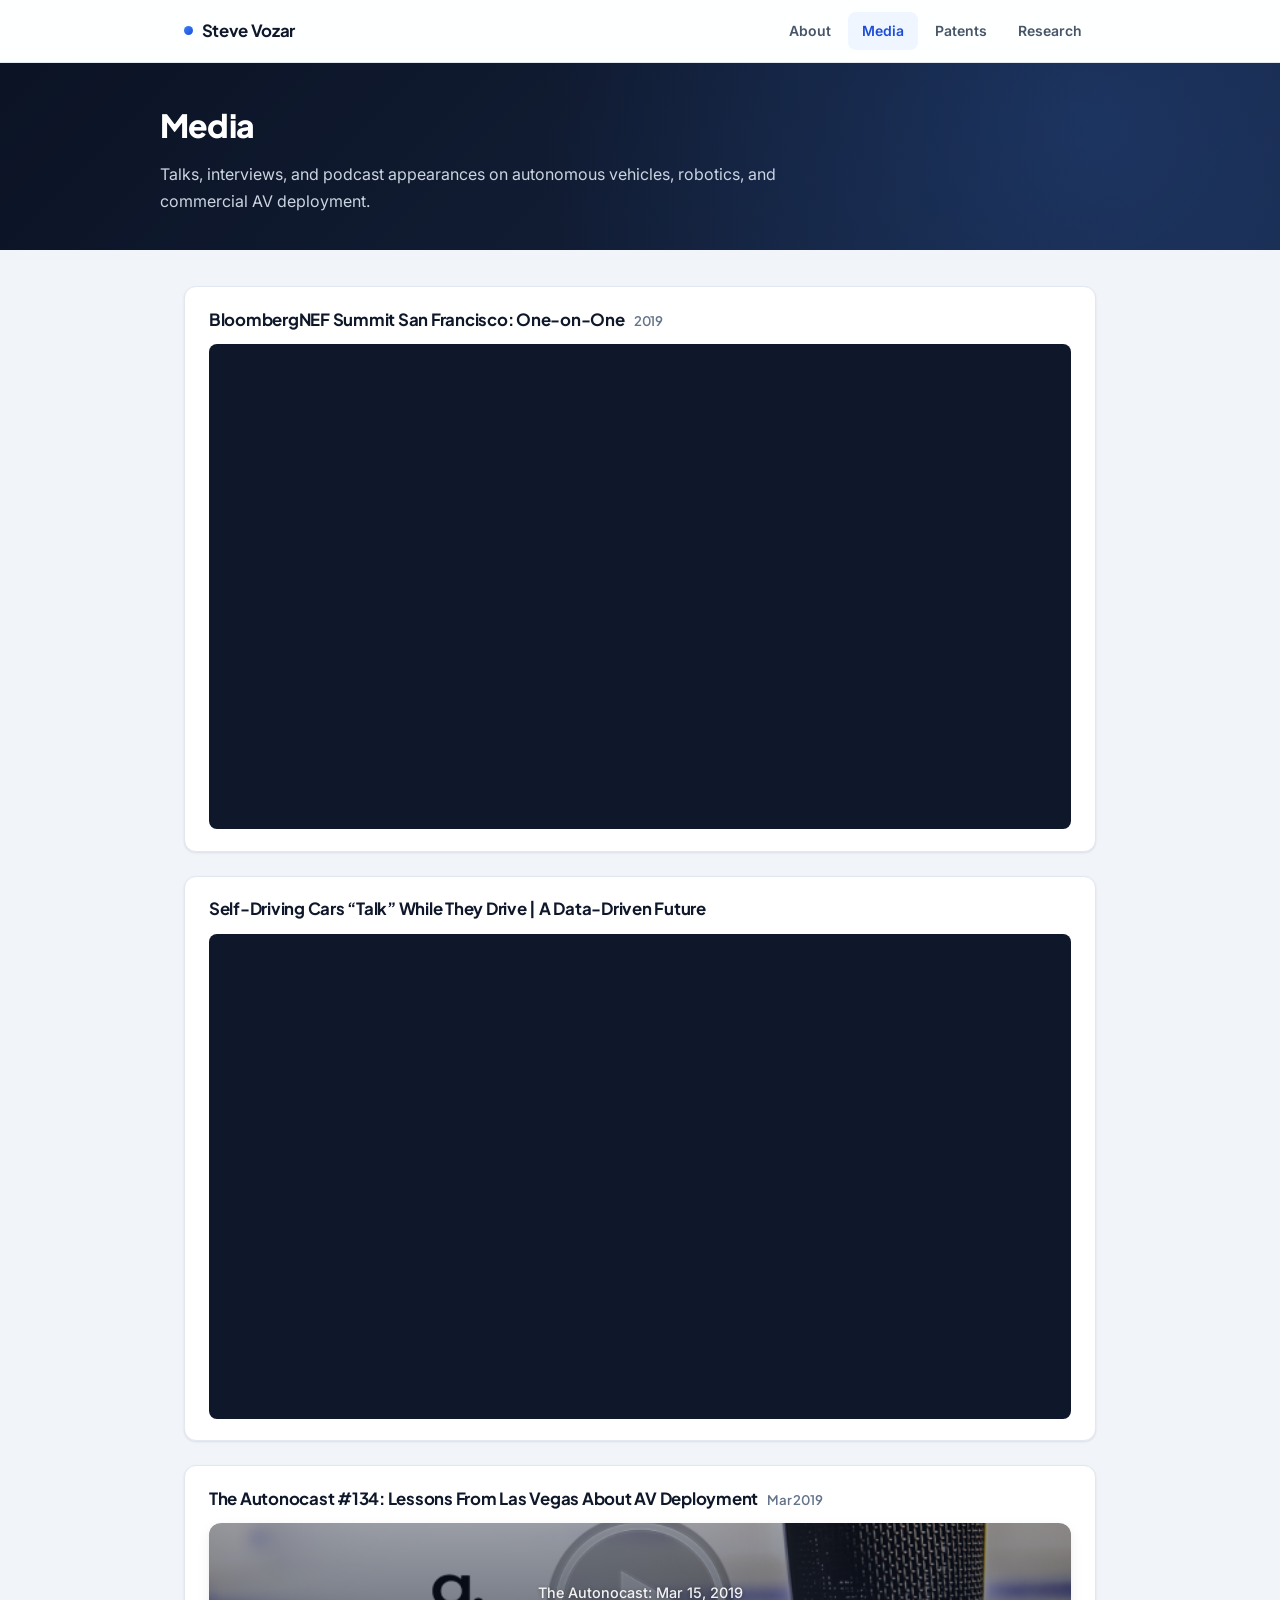
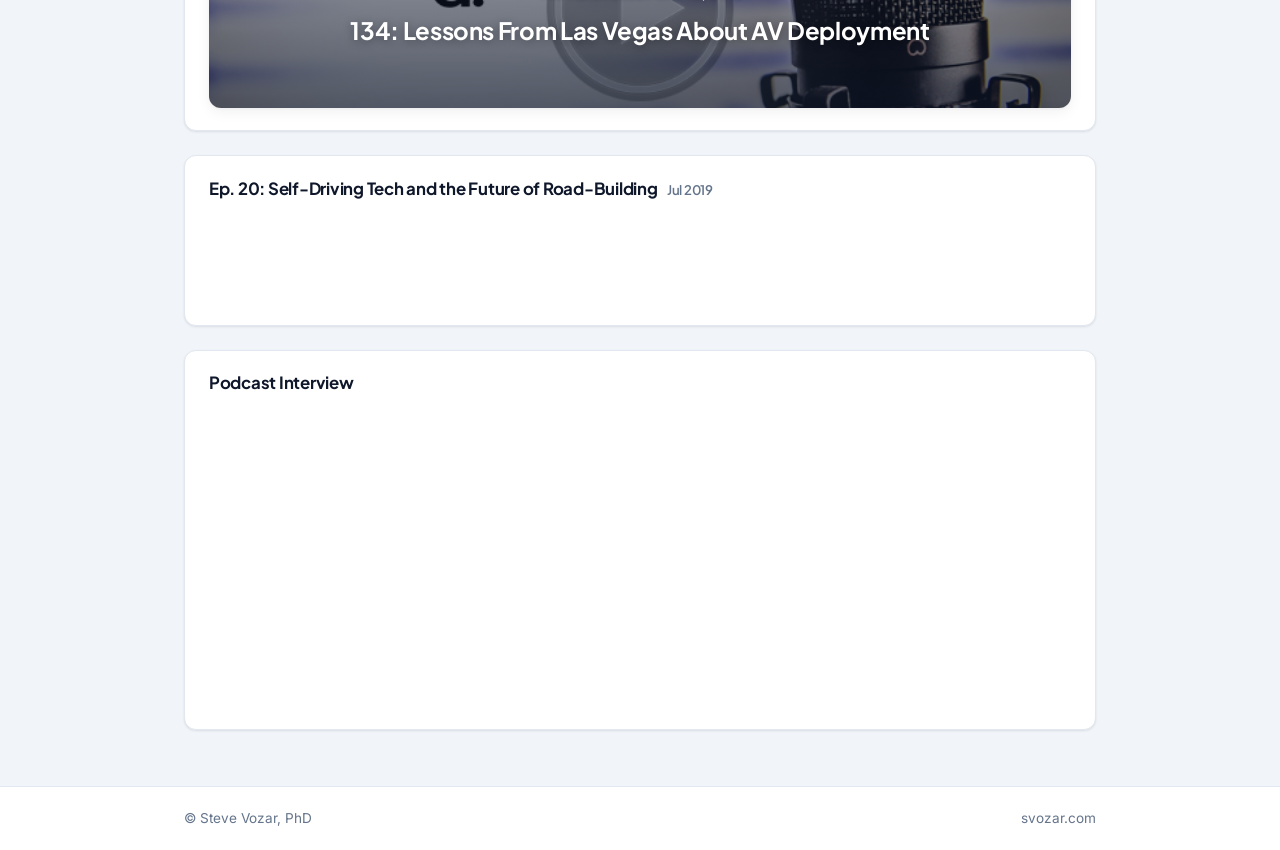
==== media/index.html @ 54b26fe7 "Elevate visual design with dark hero, card grid, and patent summaries" ====
<!DOCTYPE html>
<html lang="en">
<head>
  <meta charset="UTF-8">
  <meta name="viewport" content="width=device-width, initial-scale=1.0">
  <title>Media | Steve Vozar, PhD</title>
  <meta name="description" content="Videos, podcasts, and interviews featuring Steve Vozar, PhD on autonomous vehicles, robotics, and mobility.">
  <link rel="icon" type="image/png" sizes="32x32" href="/assets/img/favicon-32.png">
  <link rel="icon" type="image/png" sizes="192x192" href="/assets/img/favicon-192.png">
  <link rel="apple-touch-icon" href="/assets/img/apple-touch-icon.png">
  <link rel="preconnect" href="https://fonts.googleapis.com">
  <link rel="preconnect" href="https://fonts.gstatic.com" crossorigin>
  <link href="https://fonts.googleapis.com/css2?family=Inter:wght@400;500;600;700&family=Plus+Jakarta+Sans:wght@600;700;800&display=swap" rel="stylesheet">
  <link rel="stylesheet" href="/assets/css/style.css">
</head>
<body>
  <a class="skip-link" href="#content">Skip to content</a>

  <header class="site-header">
    <nav class="site-nav" aria-label="Primary">
      <a class="site-brand" href="/"><span class="brand-dot" aria-hidden="true"></span>Steve Vozar</a>
      <button class="nav-toggle" type="button" aria-expanded="false" aria-controls="primary-menu">
        <svg viewBox="0 0 24 24" fill="none" stroke="currentColor" stroke-width="2" stroke-linecap="round" aria-hidden="true">
          <line x1="3" y1="6" x2="21" y2="6"></line>
          <line x1="3" y1="12" x2="21" y2="12"></line>
          <line x1="3" y1="18" x2="21" y2="18"></line>
        </svg>
        Menu
      </button>
      <ul id="primary-menu" class="nav-list">
        <li><a href="/">About</a></li>
        <li><a href="/media/" aria-current="page">Media</a></li>
        <li><a href="/patents/">Patents</a></li>
        <li><a href="/research/">Research</a></li>
      </ul>
    </nav>
  </header>

  <section class="page-banner">
    <div class="page-banner-inner">
      <h1 class="page-title">Media</h1>
      <p class="page-banner-sub">Talks, interviews, and podcast appearances on autonomous vehicles, robotics, and commercial AV deployment.</p>
    </div>
  </section>

  <main id="content" class="page-main">
    <div class="media-stack">
      <article class="media-item">
        <h2 class="media-item-title">BloombergNEF Summit San Francisco: One-on-One <span class="media-item-meta">2019</span></h2>
        <div class="embed-16x9">
          <iframe
            src="https://player.vimeo.com/video/316129278"
            title="BNEF Summit San Francisco 2019: One-on-One - Steve Vozar"
            allow="autoplay; fullscreen; picture-in-picture"
            allowfullscreen
            loading="lazy"
          ></iframe>
        </div>
      </article>

      <article class="media-item">
        <h2 class="media-item-title">Self-Driving Cars “Talk” While They Drive | A Data-Driven Future</h2>
        <div class="embed-16x9">
          <iframe
            src="https://www.youtube.com/embed/y1efchUKsZg"
            title="Self-Driving Cars “Talk” While They Drive | A Data-Driven Future"
            allow="accelerometer; autoplay; clipboard-write; encrypted-media; gyroscope; picture-in-picture; web-share"
            referrerpolicy="strict-origin-when-cross-origin"
            allowfullscreen
            loading="lazy"
          ></iframe>
        </div>
      </article>

      <article class="media-item">
        <h2 class="media-item-title">The Autonocast #134: Lessons From Las Vegas About AV Deployment <span class="media-item-meta">Mar 2019</span></h2>
        <a
          class="cover-card"
          href="https://www.autonocast.com/blog/2019/3/15/134-lessons-from-las-vegas-about-av-deployment"
          target="_blank"
          rel="noopener noreferrer"
          style="background-image: url('/assets/img/autonocast-lobby.jpg');"
        >
          <span class="cover-card-content">
            <span class="cover-card-subtitle"><time datetime="2019-03-15">The Autonocast: Mar 15, 2019</time></span>
            <span class="cover-card-title">134: Lessons From Las Vegas About AV Deployment</span>
          </span>
        </a>
      </article>

      <article class="media-item">
        <h2 class="media-item-title">Ep. 20: Self-Driving Tech and the Future of Road-Building <span class="media-item-meta">Jul 2019</span></h2>
        <figure class="embed-audio">
          <iframe
            src="https://html5-player.libsyn.com/embed/episode/id/10612205/height/90/theme/custom/thumbnail/yes/direction/backward/render-playlist/no/custom-color/87A93A/"
            title="Ep. 20 – Self-Driving Tech and the Future of Road-Building"
            height="90"
            scrolling="no"
            allowfullscreen
            loading="lazy"
          ></iframe>
        </figure>
      </article>

      <article class="media-item">
        <h2 class="media-item-title">Podcast Interview</h2>
        <figure class="embed-audio">
          <iframe
            src="https://w.soundcloud.com/player/?url=https%3A//api.soundcloud.com/tracks/723767947&amp;color=%23ff5500&amp;auto_play=false&amp;hide_related=false&amp;show_comments=true&amp;show_user=true&amp;show_reposts=false&amp;show_teaser=true&amp;visual=true"
            title="SoundCloud Interview"
            height="300"
            scrolling="no"
            loading="lazy"
          ></iframe>
        </figure>
      </article>
    </div>
  </main>

  <footer class="site-footer">
    <div class="site-footer-inner">
      <p>&copy; Steve Vozar, PhD</p>
      <p>svozar.com</p>
    </div>
  </footer>

  <script src="/assets/js/site.js" defer></script>
</body>
</html>
---- assets/css/style.css ----
/* ==========================================================================
   svozar.com — Modern Executive Static Stylesheet
   High-contrast dark-slate hero, layered card surfaces, crisp typography,
   and zero framework dependencies.
   ========================================================================== */

:root {
  --bg-page: #f1f5f9;
  --bg-surface: #ffffff;
  --bg-subtle: #f8fafc;
  --bg-hero-start: #0b1324;
  --bg-hero-end: #172542;

  --border-color: #e2e8f0;
  --border-strong: #cbd5e1;

  --text-primary: #0f172a;
  --text-secondary: #475569;
  --text-muted: #64748b;

  --accent: #1d4ed8;
  --accent-hover: #1e40af;
  --accent-light: #3b82f6;
  --accent-soft: #eff6ff;
  --accent-border: #bfdbfe;

  --radius-sm: 8px;
  --radius-md: 12px;
  --radius-lg: 16px;

  --shadow-sm: 0 1px 3px rgba(15, 23, 42, 0.06), 0 1px 2px rgba(15, 23, 42, 0.04);
  --shadow-card: 0 4px 14px rgba(15, 23, 42, 0.06), 0 1px 3px rgba(15, 23, 42, 0.04);
  --shadow-card-hover: 0 10px 28px rgba(15, 23, 42, 0.1), 0 2px 6px rgba(15, 23, 42, 0.05);

  --font-display: "Plus Jakarta Sans", "Inter", -apple-system, BlinkMacSystemFont, sans-serif;
  --font-sans: "Inter", -apple-system, BlinkMacSystemFont, "Segoe UI", Roboto, sans-serif;
  --max-width: 960px;
}

*,
*::before,
*::after {
  box-sizing: border-box;
}

html {
  font-size: 16px;
  -webkit-font-smoothing: antialiased;
  -moz-osx-font-smoothing: grayscale;
}

body {
  margin: 0;
  padding: 0;
  font-family: var(--font-sans);
  font-size: 1rem;
  line-height: 1.68;
  color: var(--text-primary);
  background-color: var(--bg-page);
  min-height: 100vh;
  display: flex;
  flex-direction: column;
}

img {
  max-width: 100%;
  height: auto;
  display: block;
}

a {
  color: var(--accent);
  text-decoration: underline;
  text-decoration-color: rgba(29, 78, 216, 0.3);
  text-underline-offset: 2px;
  transition: color 0.15s ease, text-decoration-color 0.15s ease;
}

a:hover,
a:focus-visible {
  color: var(--accent-hover);
  text-decoration-color: var(--accent-hover);
}

a:focus-visible,
button:focus-visible {
  outline: 2px solid var(--accent-light);
  outline-offset: 2px;
}

.skip-link {
  position: absolute;
  left: -9999px;
  top: 0;
  background: var(--accent);
  color: #fff;
  padding: 0.6rem 1rem;
  border-radius: var(--radius-sm);
  z-index: 200;
  text-decoration: none;
  font-weight: 600;
}

.skip-link:focus {
  left: 1rem;
  top: 1rem;
}

/* ==========================================================================
   Sticky Top Navigation Bar
   ========================================================================== */

.site-header {
  position: sticky;
  top: 0;
  z-index: 100;
  background: rgba(255, 255, 255, 0.92);
  backdrop-filter: blur(12px);
  -webkit-backdrop-filter: blur(12px);
  border-bottom: 1px solid var(--border-color);
}

.site-nav {
  max-width: var(--max-width);
  margin: 0 auto;
  padding: 0.75rem 1.5rem;
  display: flex;
  align-items: center;
  justify-content: space-between;
  gap: 1rem;
}

.site-brand {
  font-family: var(--font-display);
  font-size: 1.05rem;
  font-weight: 700;
  letter-spacing: -0.02em;
  color: var(--text-primary);
  text-decoration: none;
  display: inline-flex;
  align-items: center;
  gap: 0.55rem;
}

.site-brand:hover {
  color: var(--accent);
  text-decoration: none;
}

.brand-dot {
  width: 9px;
  height: 9px;
  border-radius: 50%;
  background: linear-gradient(135deg, var(--accent-light), var(--accent));
  display: inline-block;
}

.nav-list {
  display: flex;
  flex-wrap: wrap;
  list-style: none;
  margin: 0;
  padding: 0;
  gap: 0.25rem;
}

.nav-list a {
  display: block;
  padding: 0.45rem 0.85rem;
  font-size: 0.875rem;
  font-weight: 600;
  text-decoration: none;
  color: var(--text-secondary);
  border-radius: var(--radius-sm);
  transition: color 0.15s ease, background-color 0.15s ease;
}

.nav-list a:hover {
  color: var(--text-primary);
  background-color: var(--bg-page);
}

.nav-list a[aria-current="page"] {
  color: var(--accent);
  background-color: var(--accent-soft);
}

.nav-toggle {
  display: none;
  align-items: center;
  gap: 0.45rem;
  background: var(--bg-surface);
  border: 1px solid var(--border-strong);
  border-radius: var(--radius-sm);
  padding: 0.4rem 0.75rem;
  font-family: inherit;
  font-size: 0.825rem;
  font-weight: 600;
  color: var(--text-primary);
  cursor: pointer;
}

.nav-toggle svg {
  width: 17px;
  height: 17px;
}

/* ==========================================================================
   Dark Editorial Hero Band (About Page)
   ========================================================================== */

.hero-band {
  position: relative;
  overflow: hidden;
  background: linear-gradient(135deg, var(--bg-hero-start) 0%, var(--bg-hero-end) 100%);
  color: #f8fafc;
  padding: 3.25rem 1.5rem 3.5rem;
}

.hero-band::before {
  content: "";
  position: absolute;
  inset: 0;
  background-image:
    radial-gradient(circle at 82% 20%, rgba(59, 130, 246, 0.22) 0%, transparent 48%),
    radial-gradient(circle at 12% 85%, rgba(14, 165, 233, 0.14) 0%, transparent 45%);
  pointer-events: none;
}

.hero-band::after {
  content: "";
  position: absolute;
  inset: 0;
  background-image: radial-gradient(rgba(255, 255, 255, 0.06) 1px, transparent 1px);
  background-size: 24px 24px;
  pointer-events: none;
}

.hero-inner {
  position: relative;
  z-index: 1;
  max-width: var(--max-width);
  margin: 0 auto;
  display: grid;
  grid-template-columns: 168px 1fr;
  gap: 2.25rem;
  align-items: center;
}

.hero-headshot {
  width: 168px;
  height: 168px;
  object-fit: cover;
  border-radius: 50%;
  border: 3px solid rgba(255, 255, 255, 0.22);
  box-shadow: 0 12px 32px rgba(0, 0, 0, 0.35);
}

.hero-eyebrow {
  display: inline-block;
  margin-bottom: 0.55rem;
  padding: 0.22rem 0.65rem;
  font-size: 0.75rem;
  font-weight: 600;
  letter-spacing: 0.06em;
  text-transform: uppercase;
  color: #93c5fd;
  background: rgba(59, 130, 246, 0.16);
  border: 1px solid rgba(147, 197, 253, 0.25);
  border-radius: 999px;
}

.hero-name {
  margin: 0 0 0.6rem;
  font-family: var(--font-display);
  font-size: 2.4rem;
  font-weight: 800;
  line-height: 1.12;
  letter-spacing: -0.03em;
  color: #ffffff;
}

.hero-tagline {
  margin: 0;
  max-width: 58ch;
  font-size: 1.075rem;
  line-height: 1.6;
  color: #cbd5e1;
}

.hero-links {
  display: flex;
  flex-wrap: wrap;
  gap: 0.65rem;
  margin-top: 1.25rem;
}

.hero-link-pill {
  display: inline-flex;
  align-items: center;
  gap: 0.45rem;
  padding: 0.45rem 0.9rem;
  font-size: 0.875rem;
  font-weight: 600;
  color: #f8fafc;
  background: rgba(255, 255, 255, 0.1);
  border: 1px solid rgba(255, 255, 255, 0.2);
  border-radius: 999px;
  text-decoration: none;
  transition: background-color 0.15s ease, border-color 0.15s ease, transform 0.15s ease;
}

.hero-link-pill:hover {
  color: #ffffff;
  background: rgba(59, 130, 246, 0.3);
  border-color: rgba(147, 197, 253, 0.6);
  transform: translateY(-1px);
  text-decoration: none;
}

.hero-link-pill svg {
  width: 15px;
  height: 15px;
  flex-shrink: 0;
}

/* Subpage Header Band */
.page-banner {
  background: linear-gradient(135deg, var(--bg-hero-start) 0%, var(--bg-hero-end) 100%);
  color: #ffffff;
  padding: 2.25rem 1.5rem;
  position: relative;
  overflow: hidden;
}

.page-banner::before {
  content: "";
  position: absolute;
  inset: 0;
  background-image: radial-gradient(circle at 85% 30%, rgba(59, 130, 246, 0.2) 0%, transparent 50%);
  pointer-events: none;
}

.page-banner-inner {
  position: relative;
  z-index: 1;
  max-width: var(--max-width);
  margin: 0 auto;
}

.page-banner .page-title {
  margin: 0;
  font-family: var(--font-display);
  font-size: 2rem;
  font-weight: 800;
  letter-spacing: -0.025em;
  color: #ffffff;
}

.page-banner-sub {
  margin: 0.5rem 0 0;
  max-width: 64ch;
  font-size: 1rem;
  color: #cbd5e1;
}

.page-banner .breadcrumb {
  color: #94a3b8;
  margin-bottom: 0.65rem;
}

.page-banner .breadcrumb a {
  color: #93c5fd;
}

/* ==========================================================================
   Main Content Container
   ========================================================================== */

.page-main {
  flex: 1;
  width: 100%;
  max-width: var(--max-width);
  margin: 0 auto;
  padding: 2.25rem 1.5rem 3.5rem;
}

.content-card {
  background: var(--bg-surface);
  border: 1px solid var(--border-color);
  border-radius: var(--radius-lg);
  padding: 2rem 2.25rem;
  box-shadow: var(--shadow-card);
}

.content-card > :first-child {
  margin-top: 0;
}

.content-card > :last-child {
  margin-bottom: 0;
}

.section-heading {
  margin: 2.25rem 0 1rem;
  font-family: var(--font-display);
  font-size: 0.8rem;
  font-weight: 700;
  text-transform: uppercase;
  letter-spacing: 0.09em;
  color: var(--text-muted);
  display: flex;
  align-items: center;
  gap: 0.75rem;
}

.section-heading::after {
  content: "";
  flex: 1;
  height: 1px;
  background: var(--border-color);
}

.section-heading:first-child {
  margin-top: 0;
}

h2 {
  margin: 2rem 0 0.75rem;
  font-family: var(--font-display);
  font-size: 1.3rem;
  font-weight: 700;
  line-height: 1.3;
  letter-spacing: -0.015em;
  color: var(--text-primary);
}

p {
  margin: 0 0 1.1rem;
}

.breadcrumb {
  display: flex;
  align-items: center;
  gap: 0.45rem;
  font-size: 0.875rem;
  color: var(--text-muted);
  margin: 0 0 1rem;
}

.breadcrumb a {
  text-decoration: none;
  font-weight: 500;
}

.breadcrumb a:hover {
  text-decoration: underline;
}

/* ==========================================================================
   About Page — Current Role Feature Card, Career Grid & Explore Hub
   ========================================================================== */

.feature-role-card {
  background: var(--bg-surface);
  border: 1px solid var(--accent-border);
  border-left: 4px solid var(--accent);
  border-radius: var(--radius-md);
  padding: 1.5rem 1.75rem;
  box-shadow: var(--shadow-card);
}

.role-kicker {
  display: inline-flex;
  align-items: center;
  gap: 0.4rem;
  font-size: 0.75rem;
  font-weight: 700;
  text-transform: uppercase;
  letter-spacing: 0.07em;
  color: var(--accent);
  margin-bottom: 0.4rem;
}

.role-kicker-dot {
  width: 7px;
  height: 7px;
  border-radius: 50%;
  background: #22c55e;
  box-shadow: 0 0 0 3px rgba(34, 197, 94, 0.2);
}

.feature-role-title {
  margin: 0 0 0.5rem;
  font-family: var(--font-display);
  font-size: 1.25rem;
  font-weight: 700;
  color: var(--text-primary);
}

.feature-role-card p {
  margin: 0;
  color: var(--text-secondary);
}

.career-grid {
  display: grid;
  grid-template-columns: repeat(2, minmax(0, 1fr));
  gap: 1.15rem;
}

.career-card {
  background: var(--bg-surface);
  border: 1px solid var(--border-color);
  border-radius: var(--radius-md);
  padding: 1.35rem 1.5rem;
  box-shadow: var(--shadow-sm);
  transition: transform 0.15s ease, box-shadow 0.15s ease, border-color 0.15s ease;
}

.career-card:hover {
  transform: translateY(-2px);
  box-shadow: var(--shadow-card-hover);
  border-color: var(--border-strong);
}

.career-org-tag {
  display: inline-block;
  margin-bottom: 0.5rem;
  padding: 0.18rem 0.55rem;
  font-size: 0.75rem;
  font-weight: 600;
  color: var(--text-secondary);
  background: var(--bg-page);
  border-radius: 999px;
}

.career-card h3 {
  margin: 0 0 0.45rem;
  font-family: var(--font-display);
  font-size: 1.05rem;
  font-weight: 700;
  line-height: 1.35;
  color: var(--text-primary);
}

.career-card p {
  margin: 0;
  font-size: 0.935rem;
  line-height: 1.6;
  color: var(--text-secondary);
}

/* Explore hub cards at bottom of About */
.explore-grid {
  display: grid;
  grid-template-columns: repeat(3, minmax(0, 1fr));
  gap: 1rem;
}

.explore-card {
  display: flex;
  flex-direction: column;
  justify-content: space-between;
  padding: 1.25rem 1.35rem;
  background: var(--bg-surface);
  border: 1px solid var(--border-color);
  border-radius: var(--radius-md);
  text-decoration: none;
  color: var(--text-primary);
  box-shadow: var(--shadow-sm);
  transition: transform 0.15s ease, box-shadow 0.15s ease, border-color 0.15s ease;
}

.explore-card:hover {
  transform: translateY(-2px);
  border-color: var(--accent-light);
  box-shadow: var(--shadow-card-hover);
  text-decoration: none;
}

.explore-card-title {
  font-family: var(--font-display);
  font-size: 1rem;
  font-weight: 700;
  color: var(--text-primary);
  margin-bottom: 0.3rem;
  display: flex;
  align-items: center;
  justify-content: space-between;
}

.explore-card:hover .explore-card-title {
  color: var(--accent);
}

.explore-card-desc {
  font-size: 0.875rem;
  line-height: 1.5;
  color: var(--text-secondary);
}

/* ==========================================================================
   Cover Banner Cards (Research & Media)
   ========================================================================== */

.cover-card-grid {
  display: grid;
  grid-template-columns: repeat(2, minmax(0, 1fr));
  gap: 1.25rem;
  margin-bottom: 2rem;
}

.cover-card {
  position: relative;
  display: flex;
  align-items: center;
  justify-content: center;
  min-height: 185px;
  padding: 2rem;
  border-radius: var(--radius-md);
  overflow: hidden;
  text-decoration: none;
  color: #ffffff;
  background-size: cover;
  background-position: center;
  box-shadow: var(--shadow-card);
  transition: transform 0.2s ease, box-shadow 0.2s ease;
}

.cover-card::before {
  content: "";
  position: absolute;
  inset: 0;
  background: linear-gradient(180deg, rgba(15, 23, 42, 0.42) 0%, rgba(15, 23, 42, 0.72) 100%);
  transition: background 0.2s ease;
}

.cover-card:hover {
  transform: translateY(-2px);
  box-shadow: var(--shadow-card-hover);
  color: #ffffff;
  text-decoration: none;
}

.cover-card:hover::before {
  background: linear-gradient(180deg, rgba(15, 23, 42, 0.34) 0%, rgba(15, 23, 42, 0.62) 100%);
}

.cover-card-content {
  position: relative;
  z-index: 1;
  text-align: center;
}

.cover-card-title {
  display: block;
  font-family: var(--font-display);
  font-size: 1.5rem;
  font-weight: 700;
  letter-spacing: -0.015em;
  text-shadow: 0 2px 8px rgba(0, 0, 0, 0.35);
}

.cover-card-subtitle {
  display: block;
  margin-bottom: 0.3rem;
  font-size: 0.9rem;
  font-weight: 500;
  opacity: 0.92;
  text-shadow: 0 1px 4px rgba(0, 0, 0, 0.4);
}

/* ==========================================================================
   Media Page
   ========================================================================== */

.media-stack {
  display: flex;
  flex-direction: column;
  gap: 1.5rem;
}

.media-item {
  background: var(--bg-surface);
  border: 1px solid var(--border-color);
  border-radius: var(--radius-md);
  padding: 1.35rem 1.5rem;
  box-shadow: var(--shadow-sm);
  display: flex;
  flex-direction: column;
  gap: 0.85rem;
}

.media-item-title {
  margin: 0;
  font-family: var(--font-display);
  font-size: 1.05rem;
  font-weight: 700;
  color: var(--text-primary);
}

.media-item-meta {
  font-size: 0.825rem;
  font-weight: 600;
  color: var(--text-muted);
  margin-left: 0.4rem;
}

.embed-16x9 {
  position: relative;
  width: 100%;
  aspect-ratio: 16 / 9;
  border-radius: var(--radius-sm);
  overflow: hidden;
  background: #0f172a;
  margin: 1.25rem 0;
}

.media-item .embed-16x9 {
  margin: 0;
}

.embed-16x9 iframe {
  position: absolute;
  inset: 0;
  width: 100%;
  height: 100%;
  border: 0;
}

.embed-audio {
  margin: 0;
  border-radius: var(--radius-sm);
  overflow: hidden;
}

.embed-audio iframe {
  display: block;
  width: 100%;
  border: 0;
}

/* ==========================================================================
   Patents Page
   ========================================================================== */

.patent-list {
  display: flex;
  flex-direction: column;
  gap: 1.1rem;
  margin-top: 0.85rem;
}

.patent-card {
  padding: 1.35rem 1.5rem;
  background: var(--bg-surface);
  border: 1px solid var(--border-color);
  border-radius: var(--radius-md);
  box-shadow: var(--shadow-sm);
  transition: border-color 0.15s ease, box-shadow 0.15s ease, transform 0.15s ease;
}

.patent-card:hover {
  transform: translateY(-1px);
  border-color: var(--border-strong);
  box-shadow: var(--shadow-card-hover);
}

.patent-header {
  display: flex;
  flex-wrap: wrap;
  align-items: center;
  gap: 0.55rem;
  margin-bottom: 0.5rem;
}

.patent-badge {
  display: inline-block;
  padding: 0.18rem 0.6rem;
  font-size: 0.72rem;
  font-weight: 700;
  text-transform: uppercase;
  letter-spacing: 0.05em;
  border-radius: 999px;
  background: var(--accent-soft);
  color: var(--accent);
}

.patent-badge--app {
  background: #f1f5f9;
  color: var(--text-secondary);
}

.patent-assignee {
  font-size: 0.85rem;
  font-weight: 600;
  color: var(--text-muted);
}

.patent-title {
  margin: 0 0 0.5rem;
  font-family: var(--font-display);
  font-size: 1.08rem;
  font-weight: 700;
  line-height: 1.38;
  color: var(--text-primary);
}

.patent-summary {
  margin: 0 0 0.65rem;
  font-size: 0.945rem;
  line-height: 1.6;
  color: var(--text-secondary);
}

.patent-meta {
  margin: 0;
  font-size: 0.84rem;
  color: var(--text-muted);
  line-height: 1.5;
}

.patent-links {
  display: flex;
  flex-wrap: wrap;
  gap: 0.5rem;
  margin-top: 0.75rem;
}

.patent-link-pill {
  display: inline-block;
  padding: 0.25rem 0.65rem;
  font-size: 0.8rem;
  font-weight: 600;
  color: var(--accent);
  background: var(--accent-soft);
  border: 1px solid var(--accent-border);
  border-radius: var(--radius-sm);
  text-decoration: none;
  transition: background-color 0.15s ease, color 0.15s ease;
}

.patent-link-pill:hover {
  background: var(--accent);
  color: #ffffff;
  text-decoration: none;
}

/* ==========================================================================
   Publications, Posters & Teaching
   ========================================================================== */

.year-section {
  margin-bottom: 1.85rem;
}

.year-section:last-child {
  margin-bottom: 0;
}

.year-heading {
  margin: 0 0 0.85rem;
  padding-bottom: 0.35rem;
  border-bottom: 1px solid var(--border-color);
  font-family: var(--font-display);
  font-size: 1.15rem;
  font-weight: 700;
  color: var(--text-primary);
}

.pub-list {
  list-style: none;
  margin: 0;
  padding: 0;
  display: flex;
  flex-direction: column;
  gap: 1rem;
}

.pub-list li {
  line-height: 1.65;
  color: var(--text-secondary);
}

.poster-list {
  display: flex;
  flex-direction: column;
  gap: 1.1rem;
}

.poster-item {
  display: grid;
  grid-template-columns: 112px 1fr;
  gap: 1.25rem;
  align-items: center;
  padding: 0.9rem;
  background: var(--bg-subtle);
  border: 1px solid var(--border-color);
  border-radius: var(--radius-md);
}

.poster-thumb {
  display: block;
  border-radius: var(--radius-sm);
  overflow: hidden;
  border: 1px solid var(--border-color);
}

.poster-thumb img {
  width: 112px;
  height: 112px;
  object-fit: cover;
}

.poster-info p {
  margin: 0;
  color: var(--text-secondary);
}

.teaching-entry {
  padding-bottom: 1.75rem;
  margin-bottom: 1.75rem;
  border-bottom: 1px solid var(--border-color);
}

.teaching-entry:last-child {
  padding-bottom: 0;
  margin-bottom: 0;
  border-bottom: 0;
}

.teaching-meta {
  font-size: 0.82rem;
  font-weight: 700;
  text-transform: uppercase;
  letter-spacing: 0.05em;
  color: var(--accent);
  margin-bottom: 0.2rem;
}

.teaching-title {
  margin: 0 0 0.2rem;
  font-family: var(--font-display);
  font-size: 1.2rem;
  font-weight: 700;
}

.teaching-role {
  margin: 0 0 0.85rem;
  font-size: 0.95rem;
  font-weight: 500;
  color: var(--text-muted);
}

.teaching-figure {
  margin: 1rem 0 1.25rem;
}

.teaching-figure img {
  max-width: 450px;
  width: 100%;
  border-radius: var(--radius-md);
  box-shadow: var(--shadow-sm);
}

/* ==========================================================================
   Footer
   ========================================================================== */

.site-footer {
  border-top: 1px solid var(--border-color);
  background-color: var(--bg-surface);
  font-size: 0.85rem;
  color: var(--text-muted);
}

.site-footer-inner {
  max-width: var(--max-width);
  margin: 0 auto;
  padding: 1.25rem 1.5rem;
  display: flex;
  flex-wrap: wrap;
  justify-content: space-between;
  align-items: center;
  gap: 0.75rem;
}

.site-footer p {
  margin: 0;
}

/* ==========================================================================
   Responsive Breakpoints
   ========================================================================== */

@media (max-width: 760px) {
  .career-grid,
  .explore-grid,
  .cover-card-grid {
    grid-template-columns: 1fr;
  }

  .content-card {
    padding: 1.5rem 1.25rem;
  }
}

@media (max-width: 640px) {
  .site-nav {
    flex-wrap: wrap;
    padding: 0.7rem 1.15rem;
  }

  .nav-toggle {
    display: inline-flex;
  }

  .nav-list {
    display: none;
    flex-direction: column;
    width: 100%;
    padding-top: 0.5rem;
    border-top: 1px solid var(--border-color);
    margin-top: 0.5rem;
  }

  .nav-list.is-open {
    display: flex;
  }

  .hero-band {
    padding: 2.25rem 1.15rem 2.5rem;
  }

  .hero-inner {
    grid-template-columns: 1fr;
    text-align: center;
    justify-items: center;
    gap: 1.25rem;
  }

  .hero-headshot {
    width: 136px;
    height: 136px;
  }

  .hero-name {
    font-size: 1.95rem;
  }

  .hero-links {
    justify-content: center;
  }

  .page-banner {
    padding: 1.75rem 1.15rem;
  }

  .page-banner .page-title {
    font-size: 1.65rem;
  }

  .page-main {
    padding: 1.5rem 1.15rem 2.5rem;
  }

  .poster-item {
    grid-template-columns: 1fr;
    justify-items: start;
  }
}
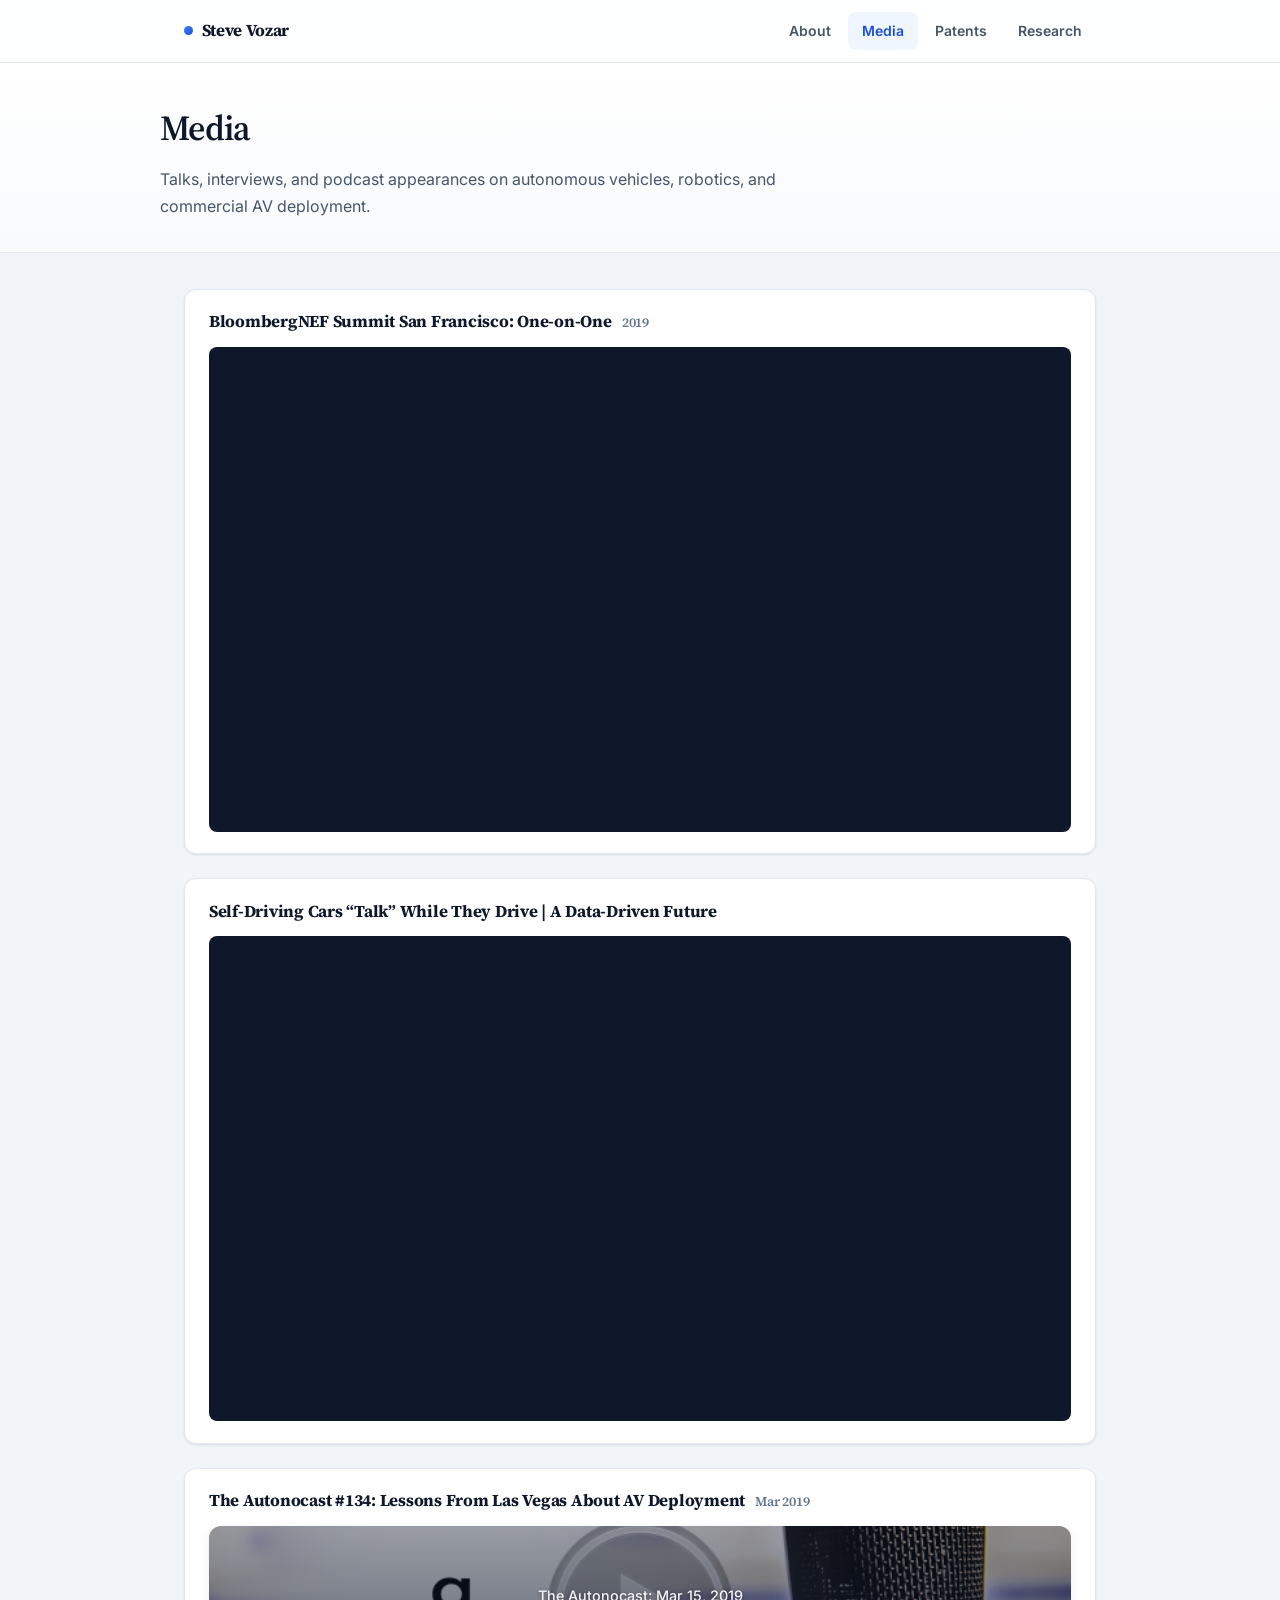
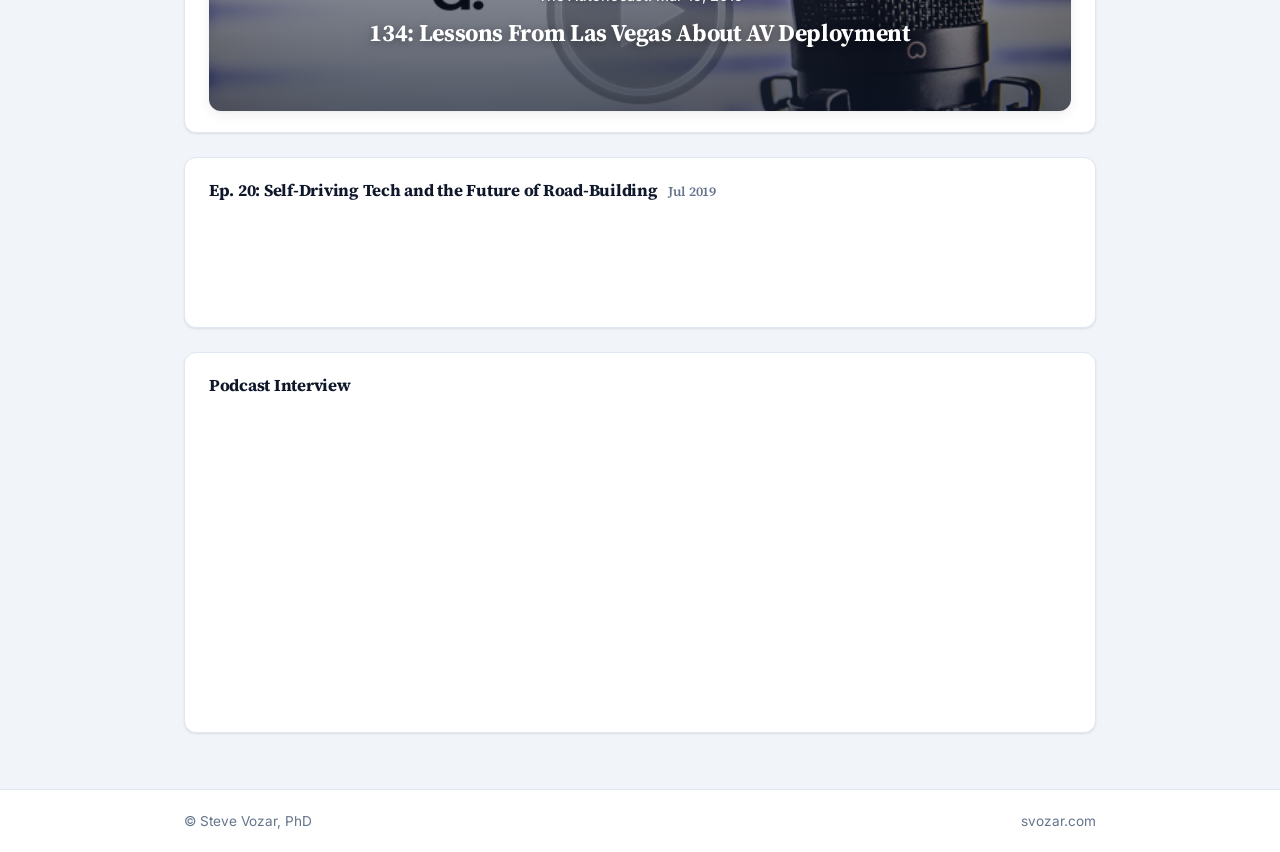
==== commit a597112d: "Switch hero and page headers to clean light editorial style" ====
--- a/media/index.html
+++ b/media/index.html
@@ -10,7 +10,7 @@
   <link rel="apple-touch-icon" href="/assets/img/apple-touch-icon.png">
   <link rel="preconnect" href="https://fonts.googleapis.com">
   <link rel="preconnect" href="https://fonts.gstatic.com" crossorigin>
-  <link href="https://fonts.googleapis.com/css2?family=Inter:wght@400;500;600;700&family=Plus+Jakarta+Sans:wght@600;700;800&display=swap" rel="stylesheet">
+  <link href="https://fonts.googleapis.com/css2?family=Inter:wght@400;500;600;700&family=Source+Serif+4:opsz,wght@8..60,600;8..60,700&display=swap" rel="stylesheet">
   <link rel="stylesheet" href="/assets/css/style.css">
 </head>
 <body>
--- a/assets/css/style.css
+++ b/assets/css/style.css
@@ -32,7 +32,7 @@
   --shadow-card: 0 4px 14px rgba(15, 23, 42, 0.06), 0 1px 3px rgba(15, 23, 42, 0.04);
   --shadow-card-hover: 0 10px 28px rgba(15, 23, 42, 0.1), 0 2px 6px rgba(15, 23, 42, 0.05);
 
-  --font-display: "Plus Jakarta Sans", "Inter", -apple-system, BlinkMacSystemFont, sans-serif;
+  --font-display: "Source Serif 4", Georgia, "Times New Roman", serif;
   --font-sans: "Inter", -apple-system, BlinkMacSystemFont, "Segoe UI", Roboto, sans-serif;
   --max-width: 960px;
 }
@@ -206,114 +206,93 @@
 }
 
 /* ==========================================================================
-   Dark Editorial Hero Band (About Page)
+   Clean Editorial Light Hero (About Page)
    ========================================================================== */
 
 .hero-band {
-  position: relative;
-  overflow: hidden;
-  background: linear-gradient(135deg, var(--bg-hero-start) 0%, var(--bg-hero-end) 100%);
-  color: #f8fafc;
-  padding: 3.25rem 1.5rem 3.5rem;
-}
-
-.hero-band::before {
-  content: "";
-  position: absolute;
-  inset: 0;
-  background-image:
-    radial-gradient(circle at 82% 20%, rgba(59, 130, 246, 0.22) 0%, transparent 48%),
-    radial-gradient(circle at 12% 85%, rgba(14, 165, 233, 0.14) 0%, transparent 45%);
-  pointer-events: none;
-}
-
-.hero-band::after {
-  content: "";
-  position: absolute;
-  inset: 0;
-  background-image: radial-gradient(rgba(255, 255, 255, 0.06) 1px, transparent 1px);
-  background-size: 24px 24px;
-  pointer-events: none;
+  background: linear-gradient(180deg, #ffffff 0%, #f8fafc 100%);
+  color: var(--text-primary);
+  border-bottom: 1px solid var(--border-color);
+  padding: 3.25rem 1.5rem 3.25rem;
 }
 
 .hero-inner {
-  position: relative;
-  z-index: 1;
   max-width: var(--max-width);
   margin: 0 auto;
   display: grid;
-  grid-template-columns: 168px 1fr;
-  gap: 2.25rem;
-  align-items: center;
+  grid-template-columns: 1fr 188px;
+  gap: 2.75rem;
+  align-items: center;
+}
+
+.hero-text {
+  min-width: 0;
 }
 
 .hero-headshot {
-  width: 168px;
-  height: 168px;
+  width: 188px;
+  height: 188px;
   object-fit: cover;
-  border-radius: 50%;
-  border: 3px solid rgba(255, 255, 255, 0.22);
-  box-shadow: 0 12px 32px rgba(0, 0, 0, 0.35);
+  border-radius: 16px;
+  border: 1px solid var(--border-color);
+  box-shadow: 0 12px 30px rgba(15, 23, 42, 0.1), 0 2px 6px rgba(15, 23, 42, 0.05);
 }
 
 .hero-eyebrow {
-  display: inline-block;
+  display: block;
   margin-bottom: 0.55rem;
-  padding: 0.22rem 0.65rem;
-  font-size: 0.75rem;
+  font-size: 0.78rem;
   font-weight: 600;
-  letter-spacing: 0.06em;
+  letter-spacing: 0.08em;
   text-transform: uppercase;
-  color: #93c5fd;
-  background: rgba(59, 130, 246, 0.16);
-  border: 1px solid rgba(147, 197, 253, 0.25);
-  border-radius: 999px;
+  color: var(--accent);
 }
 
 .hero-name {
-  margin: 0 0 0.6rem;
-  font-family: var(--font-display);
-  font-size: 2.4rem;
-  font-weight: 800;
-  line-height: 1.12;
-  letter-spacing: -0.03em;
-  color: #ffffff;
+  margin: 0 0 0.75rem;
+  font-family: var(--font-display);
+  font-size: 2.75rem;
+  font-weight: 600;
+  line-height: 1.1;
+  letter-spacing: -0.02em;
+  color: var(--text-primary);
 }
 
 .hero-tagline {
   margin: 0;
-  max-width: 58ch;
-  font-size: 1.075rem;
+  max-width: 54ch;
+  font-size: 1.1rem;
   line-height: 1.6;
-  color: #cbd5e1;
+  color: var(--text-secondary);
 }
 
 .hero-links {
   display: flex;
   flex-wrap: wrap;
   gap: 0.65rem;
-  margin-top: 1.25rem;
+  margin-top: 1.4rem;
 }
 
 .hero-link-pill {
   display: inline-flex;
   align-items: center;
   gap: 0.45rem;
-  padding: 0.45rem 0.9rem;
+  padding: 0.48rem 0.95rem;
   font-size: 0.875rem;
   font-weight: 600;
-  color: #f8fafc;
-  background: rgba(255, 255, 255, 0.1);
-  border: 1px solid rgba(255, 255, 255, 0.2);
-  border-radius: 999px;
-  text-decoration: none;
-  transition: background-color 0.15s ease, border-color 0.15s ease, transform 0.15s ease;
+  color: var(--text-primary);
+  background: var(--bg-surface);
+  border: 1px solid var(--border-strong);
+  border-radius: var(--radius-sm);
+  text-decoration: none;
+  box-shadow: var(--shadow-sm);
+  transition: border-color 0.15s ease, color 0.15s ease, background-color 0.15s ease, transform 0.15s ease;
 }
 
 .hero-link-pill:hover {
-  color: #ffffff;
-  background: rgba(59, 130, 246, 0.3);
-  border-color: rgba(147, 197, 253, 0.6);
+  color: var(--accent);
+  background: var(--accent-soft);
+  border-color: var(--accent-light);
   transform: translateY(-1px);
   text-decoration: none;
 }
@@ -324,26 +303,15 @@
   flex-shrink: 0;
 }
 
-/* Subpage Header Band */
+/* Subpage Editorial Header Band */
 .page-banner {
-  background: linear-gradient(135deg, var(--bg-hero-start) 0%, var(--bg-hero-end) 100%);
-  color: #ffffff;
-  padding: 2.25rem 1.5rem;
-  position: relative;
-  overflow: hidden;
-}
-
-.page-banner::before {
-  content: "";
-  position: absolute;
-  inset: 0;
-  background-image: radial-gradient(circle at 85% 30%, rgba(59, 130, 246, 0.2) 0%, transparent 50%);
-  pointer-events: none;
+  background: linear-gradient(180deg, #ffffff 0%, #f8fafc 100%);
+  color: var(--text-primary);
+  border-bottom: 1px solid var(--border-color);
+  padding: 2.25rem 1.5rem 2rem;
 }
 
 .page-banner-inner {
-  position: relative;
-  z-index: 1;
   max-width: var(--max-width);
   margin: 0 auto;
 }
@@ -351,26 +319,26 @@
 .page-banner .page-title {
   margin: 0;
   font-family: var(--font-display);
-  font-size: 2rem;
-  font-weight: 800;
-  letter-spacing: -0.025em;
-  color: #ffffff;
+  font-size: 2.2rem;
+  font-weight: 600;
+  letter-spacing: -0.02em;
+  color: var(--text-primary);
 }
 
 .page-banner-sub {
   margin: 0.5rem 0 0;
   max-width: 64ch;
   font-size: 1rem;
-  color: #cbd5e1;
+  color: var(--text-secondary);
 }
 
 .page-banner .breadcrumb {
-  color: #94a3b8;
-  margin-bottom: 0.65rem;
+  color: var(--text-muted);
+  margin-bottom: 0.5rem;
 }
 
 .page-banner .breadcrumb a {
-  color: #93c5fd;
+  color: var(--accent);
 }
 
 /* ==========================================================================
@@ -1035,22 +1003,24 @@
 
   .hero-inner {
     grid-template-columns: 1fr;
-    text-align: center;
-    justify-items: center;
+    text-align: left;
+    justify-items: start;
     gap: 1.25rem;
   }
 
   .hero-headshot {
-    width: 136px;
-    height: 136px;
+    order: -1;
+    width: 120px;
+    height: 120px;
+    border-radius: 14px;
   }
 
   .hero-name {
-    font-size: 1.95rem;
+    font-size: 2.1rem;
   }
 
   .hero-links {
-    justify-content: center;
+    justify-content: flex-start;
   }
 
   .page-banner {
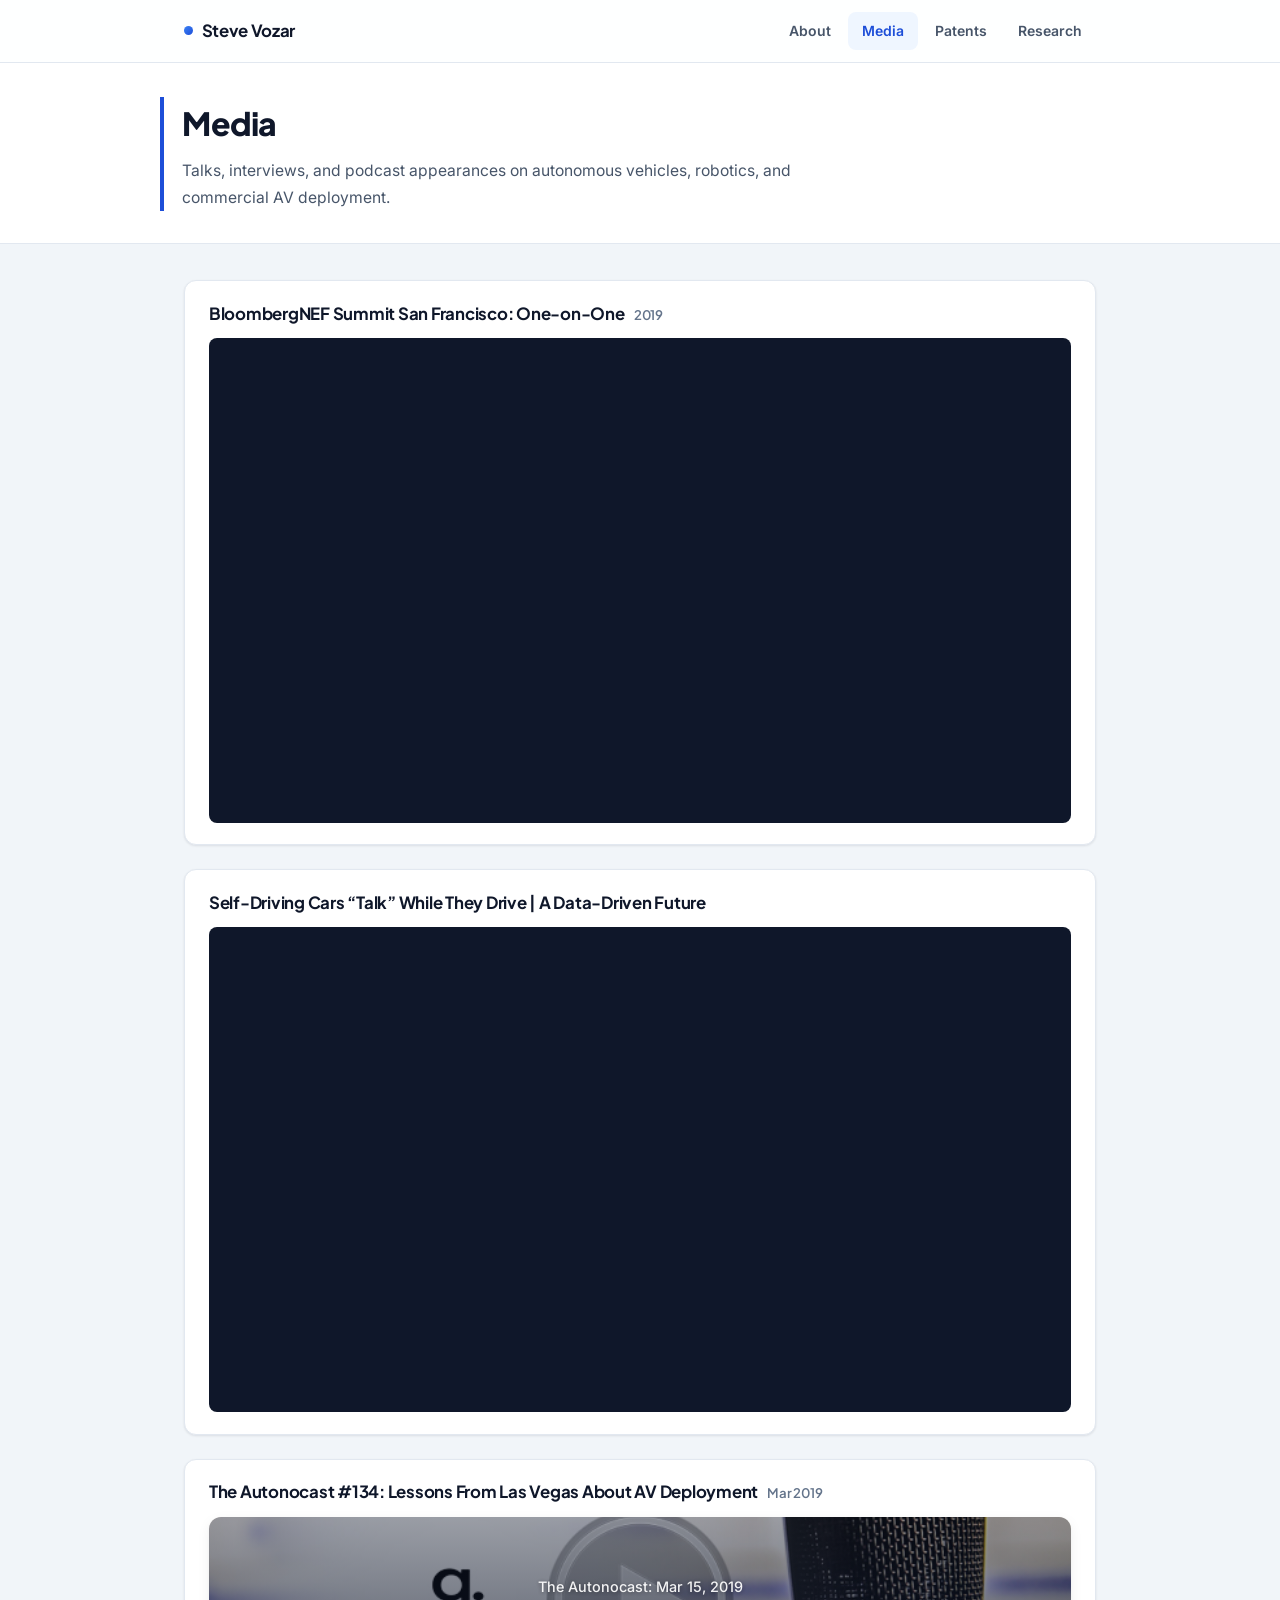
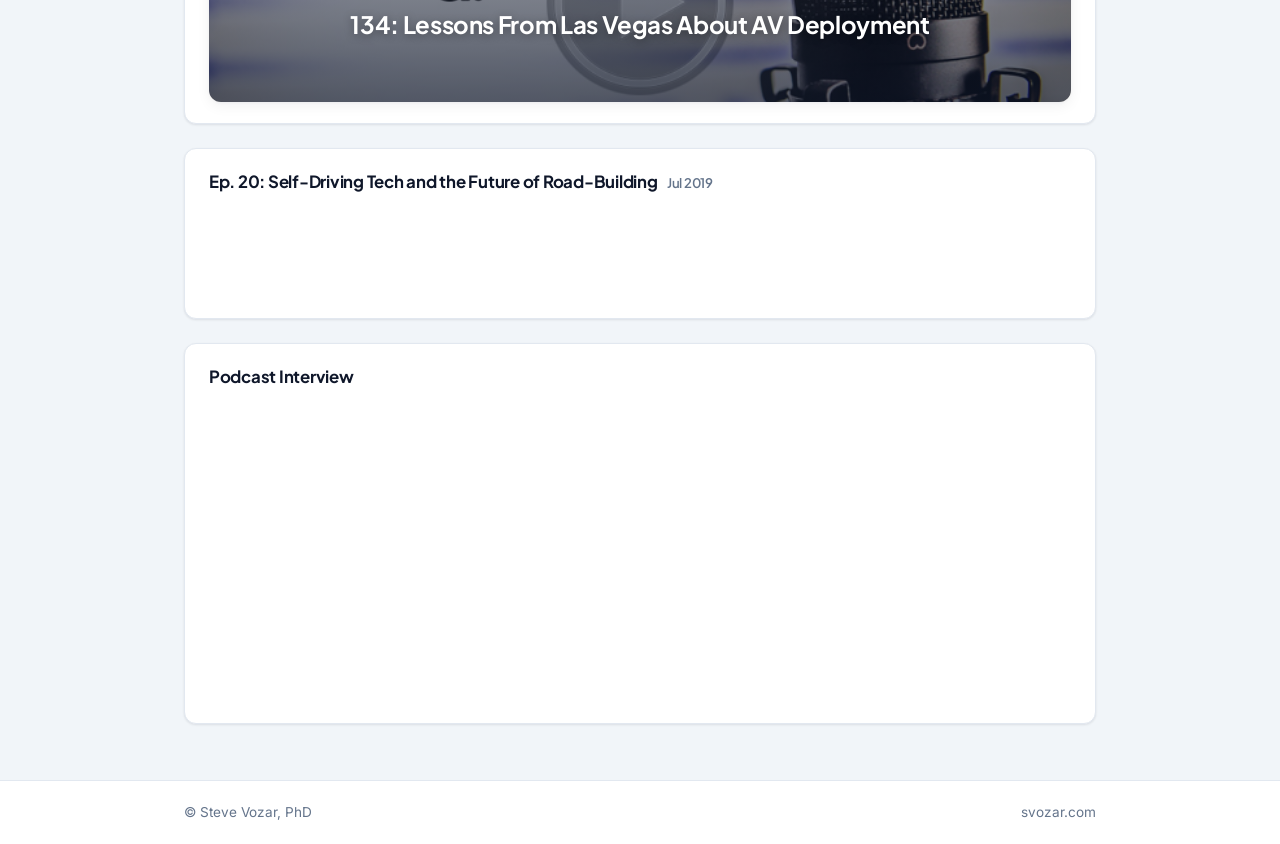
==== commit 21e05c79: "Try photo-backed atmospheric hero with sans-serif typography" ====
--- a/media/index.html
+++ b/media/index.html
@@ -10,7 +10,7 @@
   <link rel="apple-touch-icon" href="/assets/img/apple-touch-icon.png">
   <link rel="preconnect" href="https://fonts.googleapis.com">
   <link rel="preconnect" href="https://fonts.gstatic.com" crossorigin>
-  <link href="https://fonts.googleapis.com/css2?family=Inter:wght@400;500;600;700&family=Source+Serif+4:opsz,wght@8..60,600;8..60,700&display=swap" rel="stylesheet">
+  <link href="https://fonts.googleapis.com/css2?family=Inter:wght@400;500;600;700&family=Plus+Jakarta+Sans:wght@600;700;800&display=swap" rel="stylesheet">
   <link rel="stylesheet" href="/assets/css/style.css">
 </head>
 <body>
--- a/assets/css/style.css
+++ b/assets/css/style.css
@@ -32,7 +32,7 @@
   --shadow-card: 0 4px 14px rgba(15, 23, 42, 0.06), 0 1px 3px rgba(15, 23, 42, 0.04);
   --shadow-card-hover: 0 10px 28px rgba(15, 23, 42, 0.1), 0 2px 6px rgba(15, 23, 42, 0.05);
 
-  --font-display: "Source Serif 4", Georgia, "Times New Roman", serif;
+  --font-display: "Plus Jakarta Sans", "Inter", -apple-system, BlinkMacSystemFont, sans-serif;
   --font-sans: "Inter", -apple-system, BlinkMacSystemFont, "Segoe UI", Roboto, sans-serif;
   --max-width: 960px;
 }
@@ -206,22 +206,28 @@
 }
 
 /* ==========================================================================
-   Clean Editorial Light Hero (About Page)
+   Photo-Backed Atmospheric Hero — Sans-Serif (About Page)
    ========================================================================== */
 
 .hero-band {
-  background: linear-gradient(180deg, #ffffff 0%, #f8fafc 100%);
-  color: var(--text-primary);
-  border-bottom: 1px solid var(--border-color);
-  padding: 3.25rem 1.5rem 3.25rem;
+  position: relative;
+  overflow: hidden;
+  background-color: #0f172a;
+  background-image:
+    linear-gradient(105deg, rgba(11, 19, 36, 0.92) 0%, rgba(15, 23, 42, 0.8) 55%, rgba(15, 23, 42, 0.58) 100%),
+    url("/assets/img/banner.jpg");
+  background-size: cover;
+  background-position: center 42%;
+  color: #f8fafc;
+  padding: 3.5rem 1.5rem 3.5rem;
 }
 
 .hero-inner {
   max-width: var(--max-width);
   margin: 0 auto;
   display: grid;
-  grid-template-columns: 1fr 188px;
-  gap: 2.75rem;
+  grid-template-columns: 164px 1fr;
+  gap: 2.25rem;
   align-items: center;
 }
 
@@ -230,47 +236,48 @@
 }
 
 .hero-headshot {
-  width: 188px;
-  height: 188px;
+  order: -1;
+  width: 164px;
+  height: 164px;
   object-fit: cover;
   border-radius: 16px;
-  border: 1px solid var(--border-color);
-  box-shadow: 0 12px 30px rgba(15, 23, 42, 0.1), 0 2px 6px rgba(15, 23, 42, 0.05);
+  border: 2px solid rgba(255, 255, 255, 0.28);
+  box-shadow: 0 14px 34px rgba(0, 0, 0, 0.42);
 }
 
 .hero-eyebrow {
   display: block;
-  margin-bottom: 0.55rem;
+  margin-bottom: 0.45rem;
   font-size: 0.78rem;
-  font-weight: 600;
-  letter-spacing: 0.08em;
+  font-weight: 700;
+  letter-spacing: 0.09em;
   text-transform: uppercase;
-  color: var(--accent);
+  color: #93c5fd;
 }
 
 .hero-name {
-  margin: 0 0 0.75rem;
-  font-family: var(--font-display);
-  font-size: 2.75rem;
-  font-weight: 600;
+  margin: 0 0 0.6rem;
+  font-family: var(--font-display);
+  font-size: 2.5rem;
+  font-weight: 800;
   line-height: 1.1;
-  letter-spacing: -0.02em;
-  color: var(--text-primary);
+  letter-spacing: -0.03em;
+  color: #ffffff;
 }
 
 .hero-tagline {
   margin: 0;
   max-width: 54ch;
-  font-size: 1.1rem;
+  font-size: 1.075rem;
   line-height: 1.6;
-  color: var(--text-secondary);
+  color: #e2e8f0;
 }
 
 .hero-links {
   display: flex;
   flex-wrap: wrap;
   gap: 0.65rem;
-  margin-top: 1.4rem;
+  margin-top: 1.35rem;
 }
 
 .hero-link-pill {
@@ -280,19 +287,20 @@
   padding: 0.48rem 0.95rem;
   font-size: 0.875rem;
   font-weight: 600;
-  color: var(--text-primary);
-  background: var(--bg-surface);
-  border: 1px solid var(--border-strong);
+  color: #ffffff;
+  background: rgba(255, 255, 255, 0.14);
+  backdrop-filter: blur(8px);
+  -webkit-backdrop-filter: blur(8px);
+  border: 1px solid rgba(255, 255, 255, 0.28);
   border-radius: var(--radius-sm);
   text-decoration: none;
-  box-shadow: var(--shadow-sm);
-  transition: border-color 0.15s ease, color 0.15s ease, background-color 0.15s ease, transform 0.15s ease;
+  transition: border-color 0.15s ease, background-color 0.15s ease, transform 0.15s ease;
 }
 
 .hero-link-pill:hover {
-  color: var(--accent);
-  background: var(--accent-soft);
-  border-color: var(--accent-light);
+  color: #ffffff;
+  background: rgba(37, 99, 235, 0.55);
+  border-color: rgba(147, 197, 253, 0.75);
   transform: translateY(-1px);
   text-decoration: none;
 }
@@ -303,38 +311,40 @@
   flex-shrink: 0;
 }
 
-/* Subpage Editorial Header Band */
+/* Subpage Clean Sans-Serif Header Band */
 .page-banner {
-  background: linear-gradient(180deg, #ffffff 0%, #f8fafc 100%);
+  background: #ffffff;
   color: var(--text-primary);
   border-bottom: 1px solid var(--border-color);
-  padding: 2.25rem 1.5rem 2rem;
+  padding: 2.15rem 1.5rem 2rem;
 }
 
 .page-banner-inner {
   max-width: var(--max-width);
   margin: 0 auto;
+  border-left: 4px solid var(--accent);
+  padding-left: 1.15rem;
 }
 
 .page-banner .page-title {
   margin: 0;
   font-family: var(--font-display);
-  font-size: 2.2rem;
-  font-weight: 600;
-  letter-spacing: -0.02em;
+  font-size: 2rem;
+  font-weight: 800;
+  letter-spacing: -0.025em;
   color: var(--text-primary);
 }
 
 .page-banner-sub {
-  margin: 0.5rem 0 0;
+  margin: 0.45rem 0 0;
   max-width: 64ch;
-  font-size: 1rem;
+  font-size: 0.98rem;
   color: var(--text-secondary);
 }
 
 .page-banner .breadcrumb {
   color: var(--text-muted);
-  margin-bottom: 0.5rem;
+  margin-bottom: 0.45rem;
 }
 
 .page-banner .breadcrumb a {
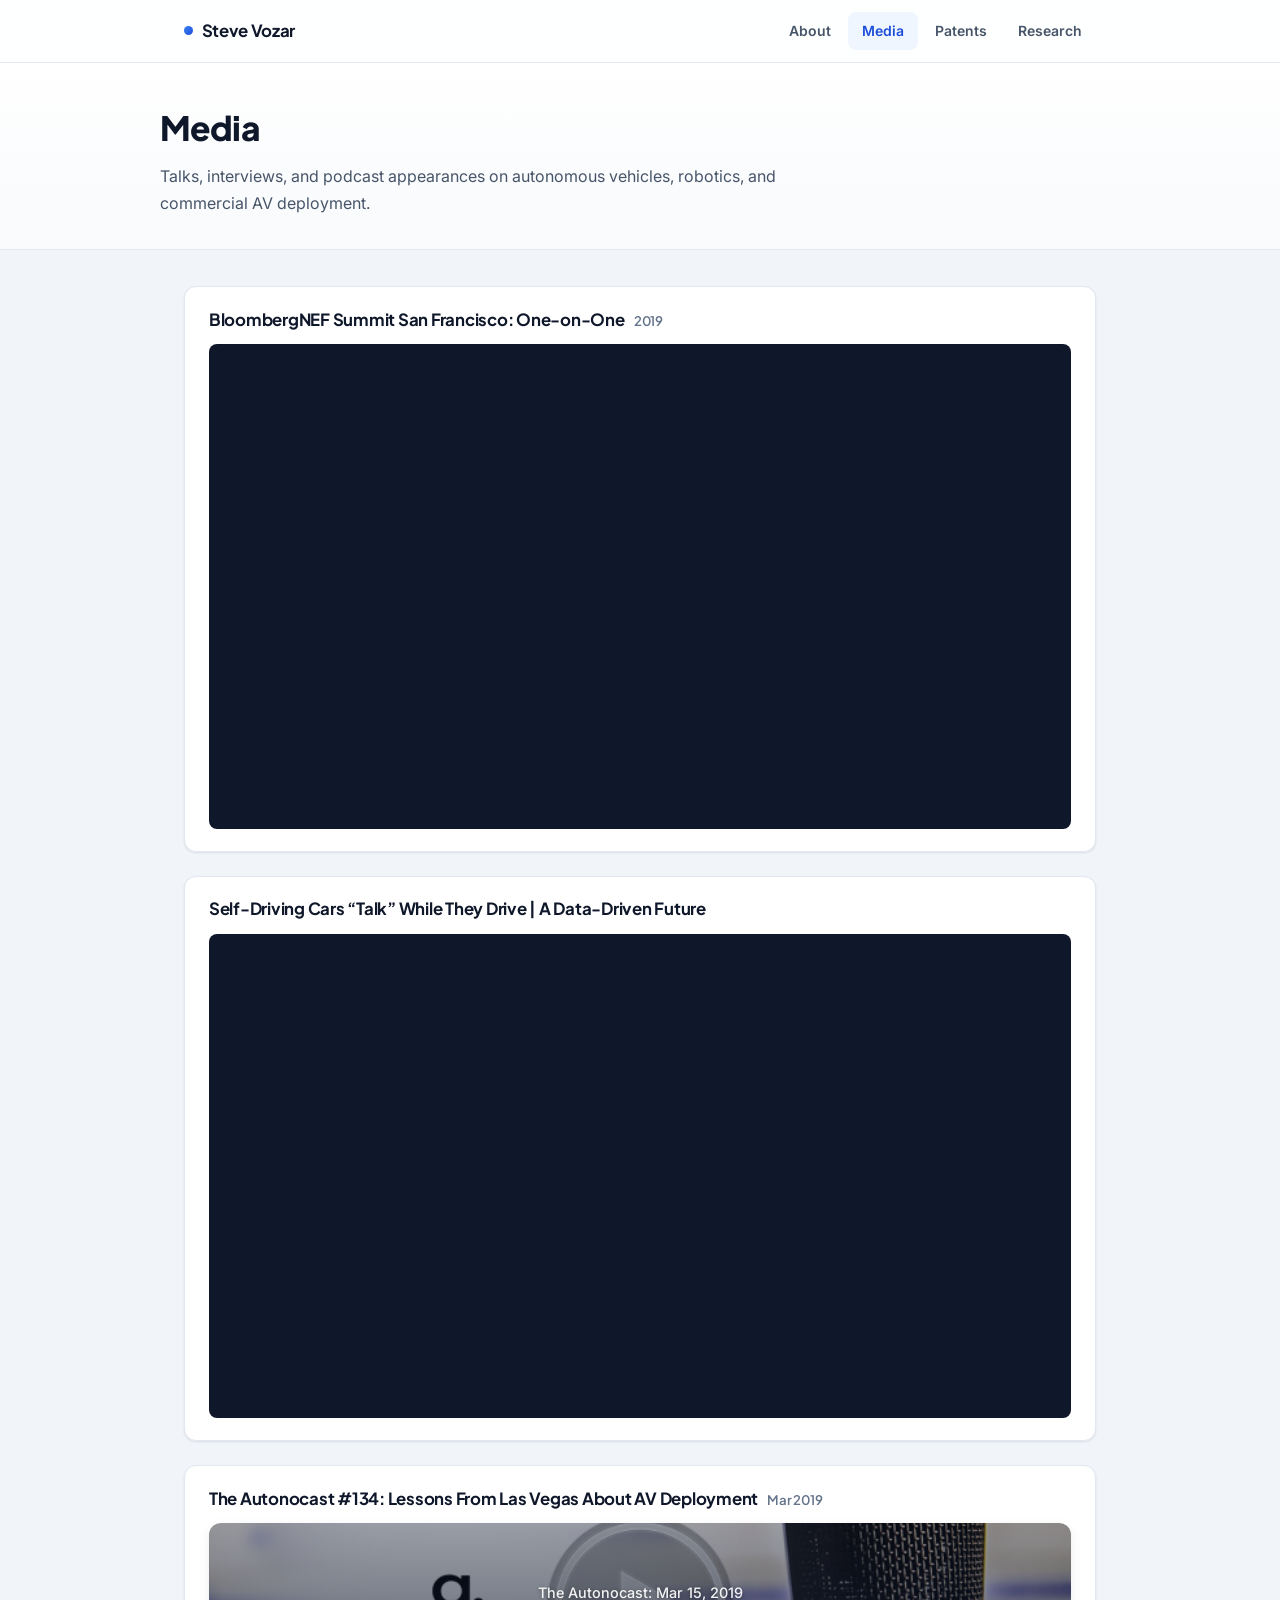
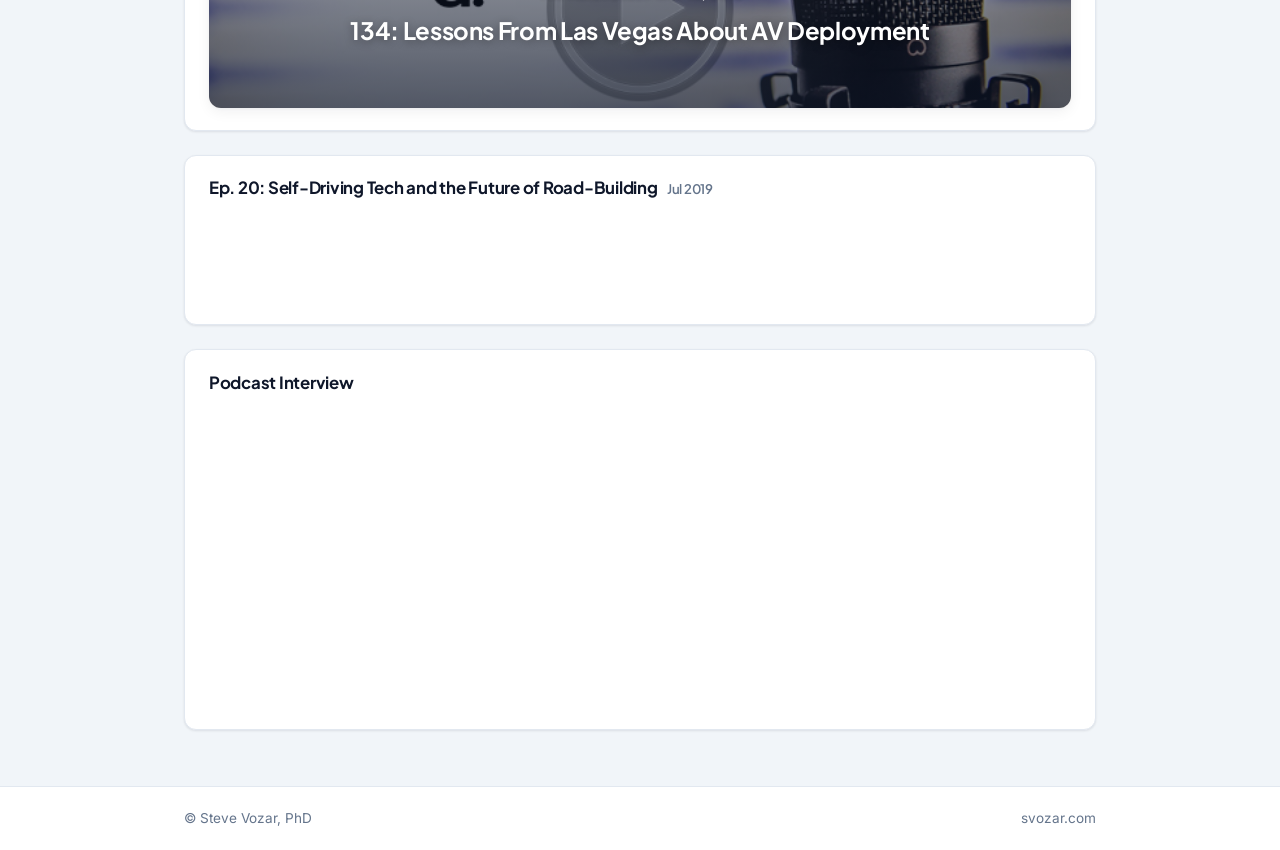
==== commit aeba0668: "Add Open Graph tags, custom 404 page, robots.txt, and sitemap.xml" ====
--- a/media/index.html
+++ b/media/index.html
@@ -5,6 +5,16 @@
   <meta name="viewport" content="width=device-width, initial-scale=1.0">
   <title>Media | Steve Vozar, PhD</title>
   <meta name="description" content="Videos, podcasts, and interviews featuring Steve Vozar, PhD on autonomous vehicles, robotics, and mobility.">
+  <link rel="canonical" href="https://svozar.com/media/">
+  <meta property="og:type" content="website">
+  <meta property="og:url" content="https://svozar.com/media/">
+  <meta property="og:title" content="Media | Steve Vozar, PhD">
+  <meta property="og:description" content="Videos, podcasts, and interviews featuring Steve Vozar, PhD on autonomous vehicles, robotics, and mobility.">
+  <meta property="og:image" content="https://svozar.com/assets/img/headshot.jpg">
+  <meta name="twitter:card" content="summary">
+  <meta name="twitter:title" content="Media | Steve Vozar, PhD">
+  <meta name="twitter:description" content="Videos, podcasts, and interviews featuring Steve Vozar, PhD on autonomous vehicles, robotics, and mobility.">
+  <meta name="twitter:image" content="https://svozar.com/assets/img/headshot.jpg">
   <link rel="icon" type="image/png" sizes="32x32" href="/assets/img/favicon-32.png">
   <link rel="icon" type="image/png" sizes="192x192" href="/assets/img/favicon-192.png">
   <link rel="apple-touch-icon" href="/assets/img/apple-touch-icon.png">
--- a/assets/css/style.css
+++ b/assets/css/style.css
@@ -206,28 +206,22 @@
 }
 
 /* ==========================================================================
-   Photo-Backed Atmospheric Hero — Sans-Serif (About Page)
+   Clean Light Editorial Hero — Sans-Serif (About Page)
    ========================================================================== */
 
 .hero-band {
-  position: relative;
-  overflow: hidden;
-  background-color: #0f172a;
-  background-image:
-    linear-gradient(105deg, rgba(11, 19, 36, 0.92) 0%, rgba(15, 23, 42, 0.8) 55%, rgba(15, 23, 42, 0.58) 100%),
-    url("/assets/img/banner.jpg");
-  background-size: cover;
-  background-position: center 42%;
-  color: #f8fafc;
-  padding: 3.5rem 1.5rem 3.5rem;
+  background: linear-gradient(180deg, #ffffff 0%, #f8fafc 100%);
+  color: var(--text-primary);
+  border-bottom: 1px solid var(--border-color);
+  padding: 3.25rem 1.5rem 3.25rem;
 }
 
 .hero-inner {
   max-width: var(--max-width);
   margin: 0 auto;
   display: grid;
-  grid-template-columns: 164px 1fr;
-  gap: 2.25rem;
+  grid-template-columns: 1fr 188px;
+  gap: 2.75rem;
   align-items: center;
 }
 
@@ -236,48 +230,47 @@
 }
 
 .hero-headshot {
-  order: -1;
-  width: 164px;
-  height: 164px;
+  width: 188px;
+  height: 188px;
   object-fit: cover;
   border-radius: 16px;
-  border: 2px solid rgba(255, 255, 255, 0.28);
-  box-shadow: 0 14px 34px rgba(0, 0, 0, 0.42);
+  border: 1px solid var(--border-color);
+  box-shadow: 0 12px 30px rgba(15, 23, 42, 0.1), 0 2px 6px rgba(15, 23, 42, 0.05);
 }
 
 .hero-eyebrow {
   display: block;
-  margin-bottom: 0.45rem;
+  margin-bottom: 0.55rem;
   font-size: 0.78rem;
   font-weight: 700;
-  letter-spacing: 0.09em;
+  letter-spacing: 0.08em;
   text-transform: uppercase;
-  color: #93c5fd;
+  color: var(--accent);
 }
 
 .hero-name {
-  margin: 0 0 0.6rem;
-  font-family: var(--font-display);
-  font-size: 2.5rem;
+  margin: 0 0 0.75rem;
+  font-family: var(--font-display);
+  font-size: 2.6rem;
   font-weight: 800;
   line-height: 1.1;
   letter-spacing: -0.03em;
-  color: #ffffff;
+  color: var(--text-primary);
 }
 
 .hero-tagline {
   margin: 0;
   max-width: 54ch;
-  font-size: 1.075rem;
+  font-size: 1.1rem;
   line-height: 1.6;
-  color: #e2e8f0;
+  color: var(--text-secondary);
 }
 
 .hero-links {
   display: flex;
   flex-wrap: wrap;
   gap: 0.65rem;
-  margin-top: 1.35rem;
+  margin-top: 1.4rem;
 }
 
 .hero-link-pill {
@@ -287,20 +280,19 @@
   padding: 0.48rem 0.95rem;
   font-size: 0.875rem;
   font-weight: 600;
-  color: #ffffff;
-  background: rgba(255, 255, 255, 0.14);
-  backdrop-filter: blur(8px);
-  -webkit-backdrop-filter: blur(8px);
-  border: 1px solid rgba(255, 255, 255, 0.28);
+  color: var(--text-primary);
+  background: var(--bg-surface);
+  border: 1px solid var(--border-strong);
   border-radius: var(--radius-sm);
   text-decoration: none;
-  transition: border-color 0.15s ease, background-color 0.15s ease, transform 0.15s ease;
+  box-shadow: var(--shadow-sm);
+  transition: border-color 0.15s ease, color 0.15s ease, background-color 0.15s ease, transform 0.15s ease;
 }
 
 .hero-link-pill:hover {
-  color: #ffffff;
-  background: rgba(37, 99, 235, 0.55);
-  border-color: rgba(147, 197, 253, 0.75);
+  color: var(--accent);
+  background: var(--accent-soft);
+  border-color: var(--accent-light);
   transform: translateY(-1px);
   text-decoration: none;
 }
@@ -311,40 +303,38 @@
   flex-shrink: 0;
 }
 
-/* Subpage Clean Sans-Serif Header Band */
+/* Subpage Editorial Header Band */
 .page-banner {
-  background: #ffffff;
+  background: linear-gradient(180deg, #ffffff 0%, #f8fafc 100%);
   color: var(--text-primary);
   border-bottom: 1px solid var(--border-color);
-  padding: 2.15rem 1.5rem 2rem;
+  padding: 2.25rem 1.5rem 2rem;
 }
 
 .page-banner-inner {
   max-width: var(--max-width);
   margin: 0 auto;
-  border-left: 4px solid var(--accent);
-  padding-left: 1.15rem;
 }
 
 .page-banner .page-title {
   margin: 0;
   font-family: var(--font-display);
-  font-size: 2rem;
+  font-size: 2.1rem;
   font-weight: 800;
   letter-spacing: -0.025em;
   color: var(--text-primary);
 }
 
 .page-banner-sub {
-  margin: 0.45rem 0 0;
+  margin: 0.5rem 0 0;
   max-width: 64ch;
-  font-size: 0.98rem;
+  font-size: 1rem;
   color: var(--text-secondary);
 }
 
 .page-banner .breadcrumb {
   color: var(--text-muted);
-  margin-bottom: 0.45rem;
+  margin-bottom: 0.5rem;
 }
 
 .page-banner .breadcrumb a {
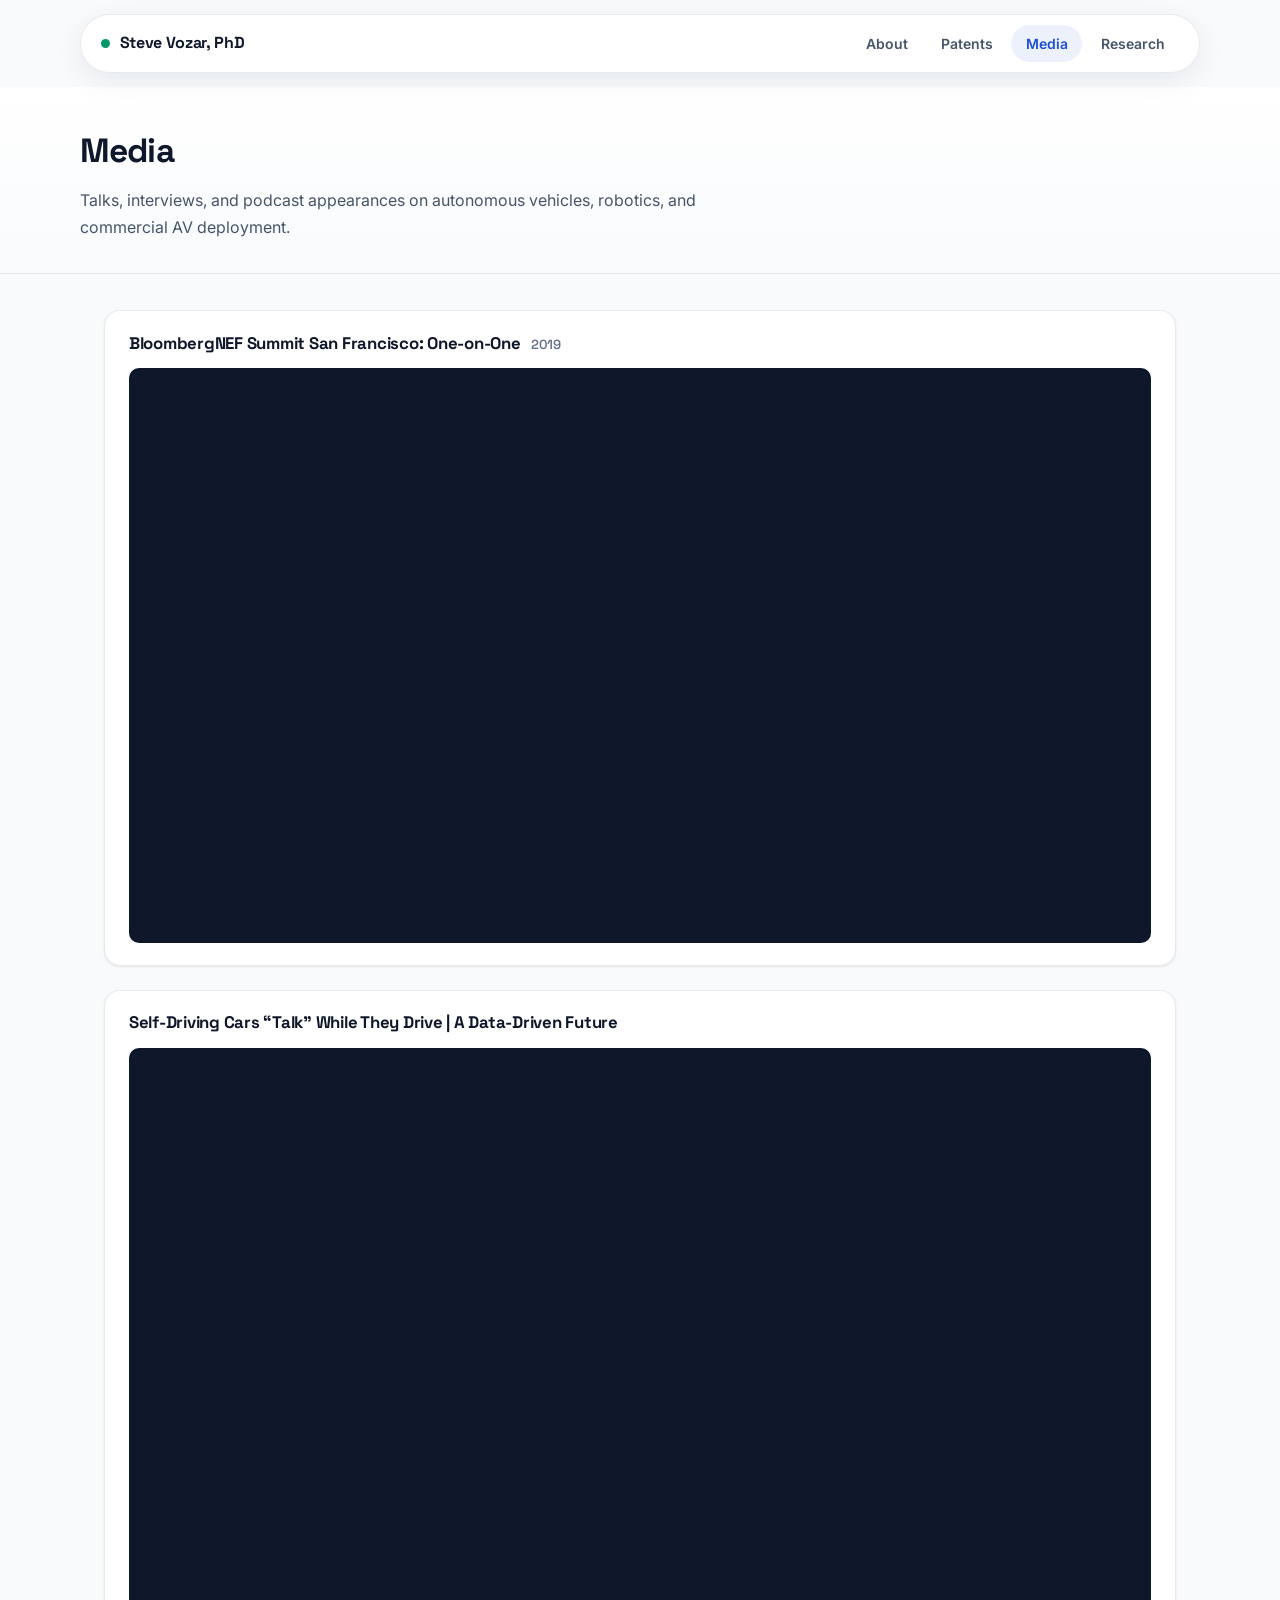
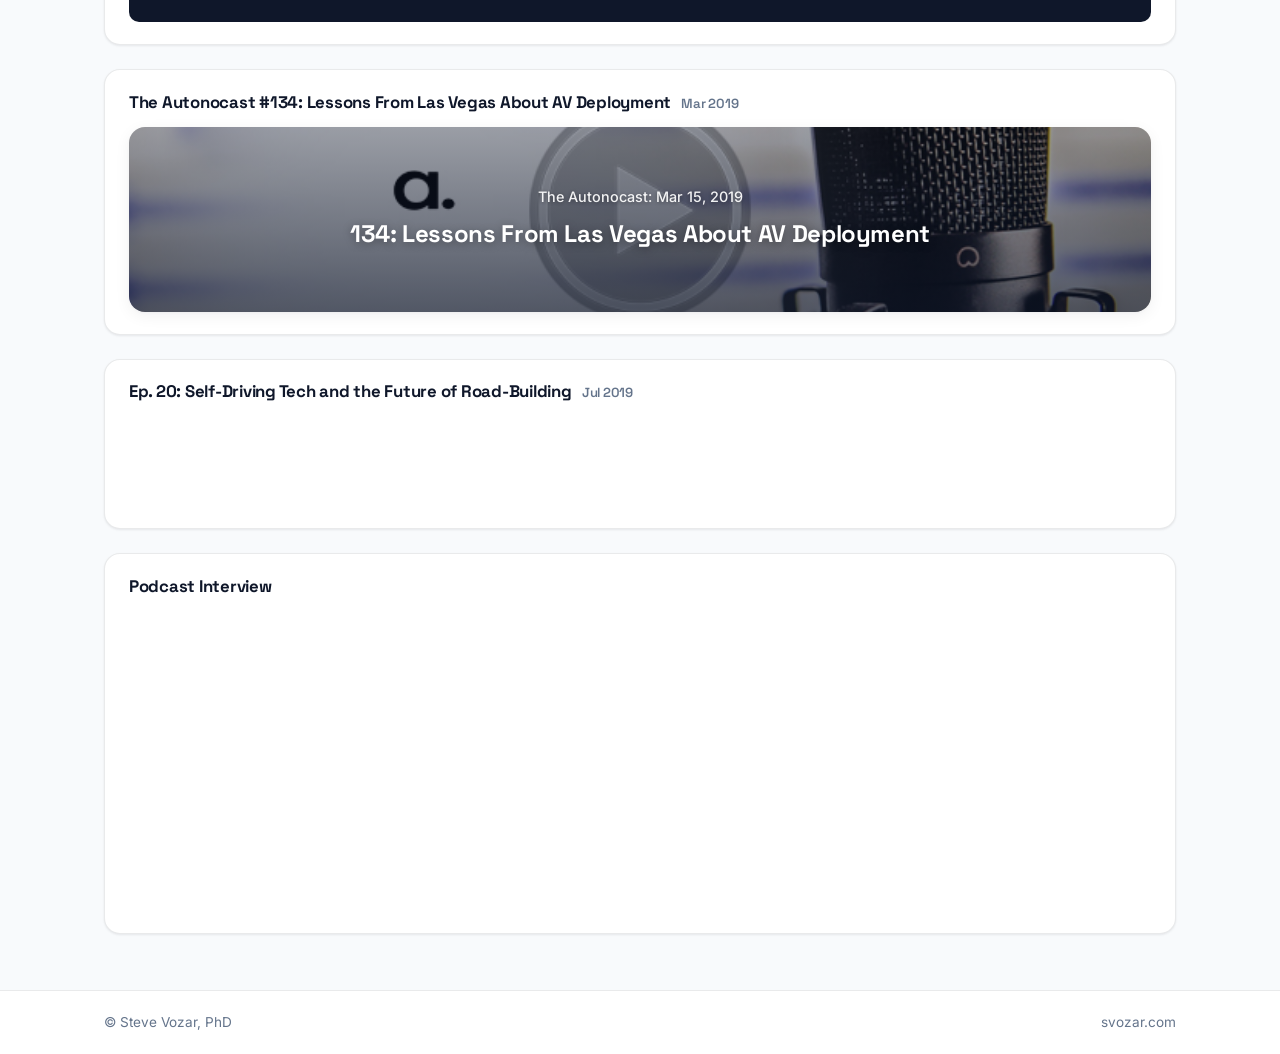
==== commit d95eac1e: "Unify floating navbar, link order, and typography across all pages" ====
--- a/media/index.html
+++ b/media/index.html
@@ -15,20 +15,27 @@
   <meta name="twitter:title" content="Media | Steve Vozar, PhD">
   <meta name="twitter:description" content="Videos, podcasts, and interviews featuring Steve Vozar, PhD on autonomous vehicles, robotics, and mobility.">
   <meta name="twitter:image" content="https://svozar.com/assets/img/headshot.jpg">
-  <link rel="icon" type="image/png" sizes="32x32" href="/assets/img/favicon-32.png">
-  <link rel="icon" type="image/png" sizes="192x192" href="/assets/img/favicon-192.png">
+  <link rel="icon" type="image/svg+xml" href="/assets/img/favicon.svg">
   <link rel="apple-touch-icon" href="/assets/img/apple-touch-icon.png">
   <link rel="preconnect" href="https://fonts.googleapis.com">
   <link rel="preconnect" href="https://fonts.gstatic.com" crossorigin>
-  <link href="https://fonts.googleapis.com/css2?family=Inter:wght@400;500;600;700&family=Plus+Jakarta+Sans:wght@600;700;800&display=swap" rel="stylesheet">
+  <link href="https://fonts.googleapis.com/css2?family=Inter:wght@400;500;600;700&family=Space+Grotesk:wght@600;700&display=swap" rel="stylesheet">
   <link rel="stylesheet" href="/assets/css/style.css">
+  <!-- Google tag (gtag.js) -->
+  <script async src="https://www.googletagmanager.com/gtag/js?id=G-7G88GH63G0"></script>
+  <script>
+    window.dataLayer = window.dataLayer || [];
+    function gtag(){dataLayer.push(arguments);}
+    gtag("js", new Date());
+    gtag("config", "G-7G88GH63G0");
+  </script>
 </head>
 <body>
   <a class="skip-link" href="#content">Skip to content</a>
 
   <header class="site-header">
     <nav class="site-nav" aria-label="Primary">
-      <a class="site-brand" href="/"><span class="brand-dot" aria-hidden="true"></span>Steve Vozar</a>
+      <a class="site-brand" href="/"><span class="brand-dot" aria-hidden="true"></span>Steve Vozar, PhD</a>
       <button class="nav-toggle" type="button" aria-expanded="false" aria-controls="primary-menu">
         <svg viewBox="0 0 24 24" fill="none" stroke="currentColor" stroke-width="2" stroke-linecap="round" aria-hidden="true">
           <line x1="3" y1="6" x2="21" y2="6"></line>
@@ -39,8 +46,8 @@
       </button>
       <ul id="primary-menu" class="nav-list">
         <li><a href="/">About</a></li>
+        <li><a href="/patents/">Patents</a></li>
         <li><a href="/media/" aria-current="page">Media</a></li>
-        <li><a href="/patents/">Patents</a></li>
         <li><a href="/research/">Research</a></li>
       </ul>
     </nav>
--- a/assets/css/style.css
+++ b/assets/css/style.css
@@ -5,36 +5,36 @@
    ========================================================================== */
 
 :root {
-  --bg-page: #f1f5f9;
+  --bg-page: #f8fafc;
   --bg-surface: #ffffff;
   --bg-subtle: #f8fafc;
   --bg-hero-start: #0b1324;
   --bg-hero-end: #172542;
 
-  --border-color: #e2e8f0;
-  --border-strong: #cbd5e1;
+  --border-color: rgba(15, 23, 42, 0.09);
+  --border-strong: rgba(15, 23, 42, 0.16);
 
   --text-primary: #0f172a;
   --text-secondary: #475569;
   --text-muted: #64748b;
 
   --accent: #1d4ed8;
-  --accent-hover: #1e40af;
+  --accent-hover: #0284c7;
   --accent-light: #3b82f6;
-  --accent-soft: #eff6ff;
-  --accent-border: #bfdbfe;
-
-  --radius-sm: 8px;
-  --radius-md: 12px;
-  --radius-lg: 16px;
-
-  --shadow-sm: 0 1px 3px rgba(15, 23, 42, 0.06), 0 1px 2px rgba(15, 23, 42, 0.04);
-  --shadow-card: 0 4px 14px rgba(15, 23, 42, 0.06), 0 1px 3px rgba(15, 23, 42, 0.04);
-  --shadow-card-hover: 0 10px 28px rgba(15, 23, 42, 0.1), 0 2px 6px rgba(15, 23, 42, 0.05);
-
-  --font-display: "Plus Jakarta Sans", "Inter", -apple-system, BlinkMacSystemFont, sans-serif;
+  --accent-soft: rgba(29, 78, 216, 0.08);
+  --accent-border: rgba(29, 78, 216, 0.22);
+
+  --radius-sm: 10px;
+  --radius-md: 16px;
+  --radius-lg: 20px;
+
+  --shadow-sm: 0 1px 3px rgba(15, 23, 42, 0.05), 0 1px 2px rgba(15, 23, 42, 0.03);
+  --shadow-card: 0 4px 16px rgba(15, 23, 42, 0.06), 0 1px 3px rgba(15, 23, 42, 0.03);
+  --shadow-card-hover: 0 14px 32px rgba(15, 23, 42, 0.1), 0 3px 8px rgba(15, 23, 42, 0.04);
+
+  --font-display: "Space Grotesk", "Inter", -apple-system, BlinkMacSystemFont, sans-serif;
   --font-sans: "Inter", -apple-system, BlinkMacSystemFont, "Segoe UI", Roboto, sans-serif;
-  --max-width: 960px;
+  --max-width: 1120px;
 }
 
 *,
@@ -107,43 +107,48 @@
 }
 
 /* ==========================================================================
-   Sticky Top Navigation Bar
+   Floating Glassmorphic Navbar (Matches Homepage)
    ========================================================================== */
 
 .site-header {
   position: sticky;
   top: 0;
   z-index: 100;
-  background: rgba(255, 255, 255, 0.92);
-  backdrop-filter: blur(12px);
-  -webkit-backdrop-filter: blur(12px);
-  border-bottom: 1px solid var(--border-color);
+  padding: 0.85rem 1.25rem;
+  background: transparent;
+  border-bottom: 0;
 }
 
 .site-nav {
   max-width: var(--max-width);
   margin: 0 auto;
-  padding: 0.75rem 1.5rem;
+  padding: 0.65rem 1.25rem;
   display: flex;
   align-items: center;
   justify-content: space-between;
   gap: 1rem;
+  background: rgba(255, 255, 255, 0.88);
+  backdrop-filter: blur(18px);
+  -webkit-backdrop-filter: blur(18px);
+  border: 1px solid var(--border-color);
+  border-radius: 999px;
+  box-shadow: 0 8px 28px rgba(15, 23, 42, 0.07);
 }
 
 .site-brand {
   font-family: var(--font-display);
-  font-size: 1.05rem;
+  font-size: 1rem;
   font-weight: 700;
   letter-spacing: -0.02em;
   color: var(--text-primary);
   text-decoration: none;
   display: inline-flex;
   align-items: center;
-  gap: 0.55rem;
+  gap: 0.6rem;
 }
 
 .site-brand:hover {
-  color: var(--accent);
+  color: var(--text-primary);
   text-decoration: none;
 }
 
@@ -151,8 +156,16 @@
   width: 9px;
   height: 9px;
   border-radius: 50%;
-  background: linear-gradient(135deg, var(--accent-light), var(--accent));
+  background: #059669;
+  box-shadow: 0 0 0 0 rgba(5, 150, 105, 0.55);
+  animation: pulse 2.4s infinite;
   display: inline-block;
+}
+
+@keyframes pulse {
+  0% { box-shadow: 0 0 0 0 rgba(5, 150, 105, 0.55); }
+  70% { box-shadow: 0 0 0 8px rgba(5, 150, 105, 0); }
+  100% { box-shadow: 0 0 0 0 rgba(5, 150, 105, 0); }
 }
 
 .nav-list {
@@ -166,18 +179,18 @@
 
 .nav-list a {
   display: block;
-  padding: 0.45rem 0.85rem;
+  padding: 0.42rem 0.9rem;
   font-size: 0.875rem;
   font-weight: 600;
   text-decoration: none;
   color: var(--text-secondary);
-  border-radius: var(--radius-sm);
+  border-radius: 999px;
   transition: color 0.15s ease, background-color 0.15s ease;
 }
 
 .nav-list a:hover {
   color: var(--text-primary);
-  background-color: var(--bg-page);
+  background-color: rgba(15, 23, 42, 0.05);
 }
 
 .nav-list a[aria-current="page"] {
@@ -188,21 +201,21 @@
 .nav-toggle {
   display: none;
   align-items: center;
-  gap: 0.45rem;
+  gap: 0.4rem;
   background: var(--bg-surface);
-  border: 1px solid var(--border-strong);
-  border-radius: var(--radius-sm);
-  padding: 0.4rem 0.75rem;
+  border: 1px solid var(--border-color);
+  border-radius: 999px;
+  padding: 0.38rem 0.75rem;
   font-family: inherit;
-  font-size: 0.825rem;
+  font-size: 0.82rem;
   font-weight: 600;
   color: var(--text-primary);
   cursor: pointer;
 }
 
 .nav-toggle svg {
-  width: 17px;
-  height: 17px;
+  width: 16px;
+  height: 16px;
 }
 
 /* ==========================================================================
@@ -977,7 +990,8 @@
 @media (max-width: 640px) {
   .site-nav {
     flex-wrap: wrap;
-    padding: 0.7rem 1.15rem;
+    border-radius: 20px;
+    padding: 0.65rem 1.05rem;
   }
 
   .nav-toggle {
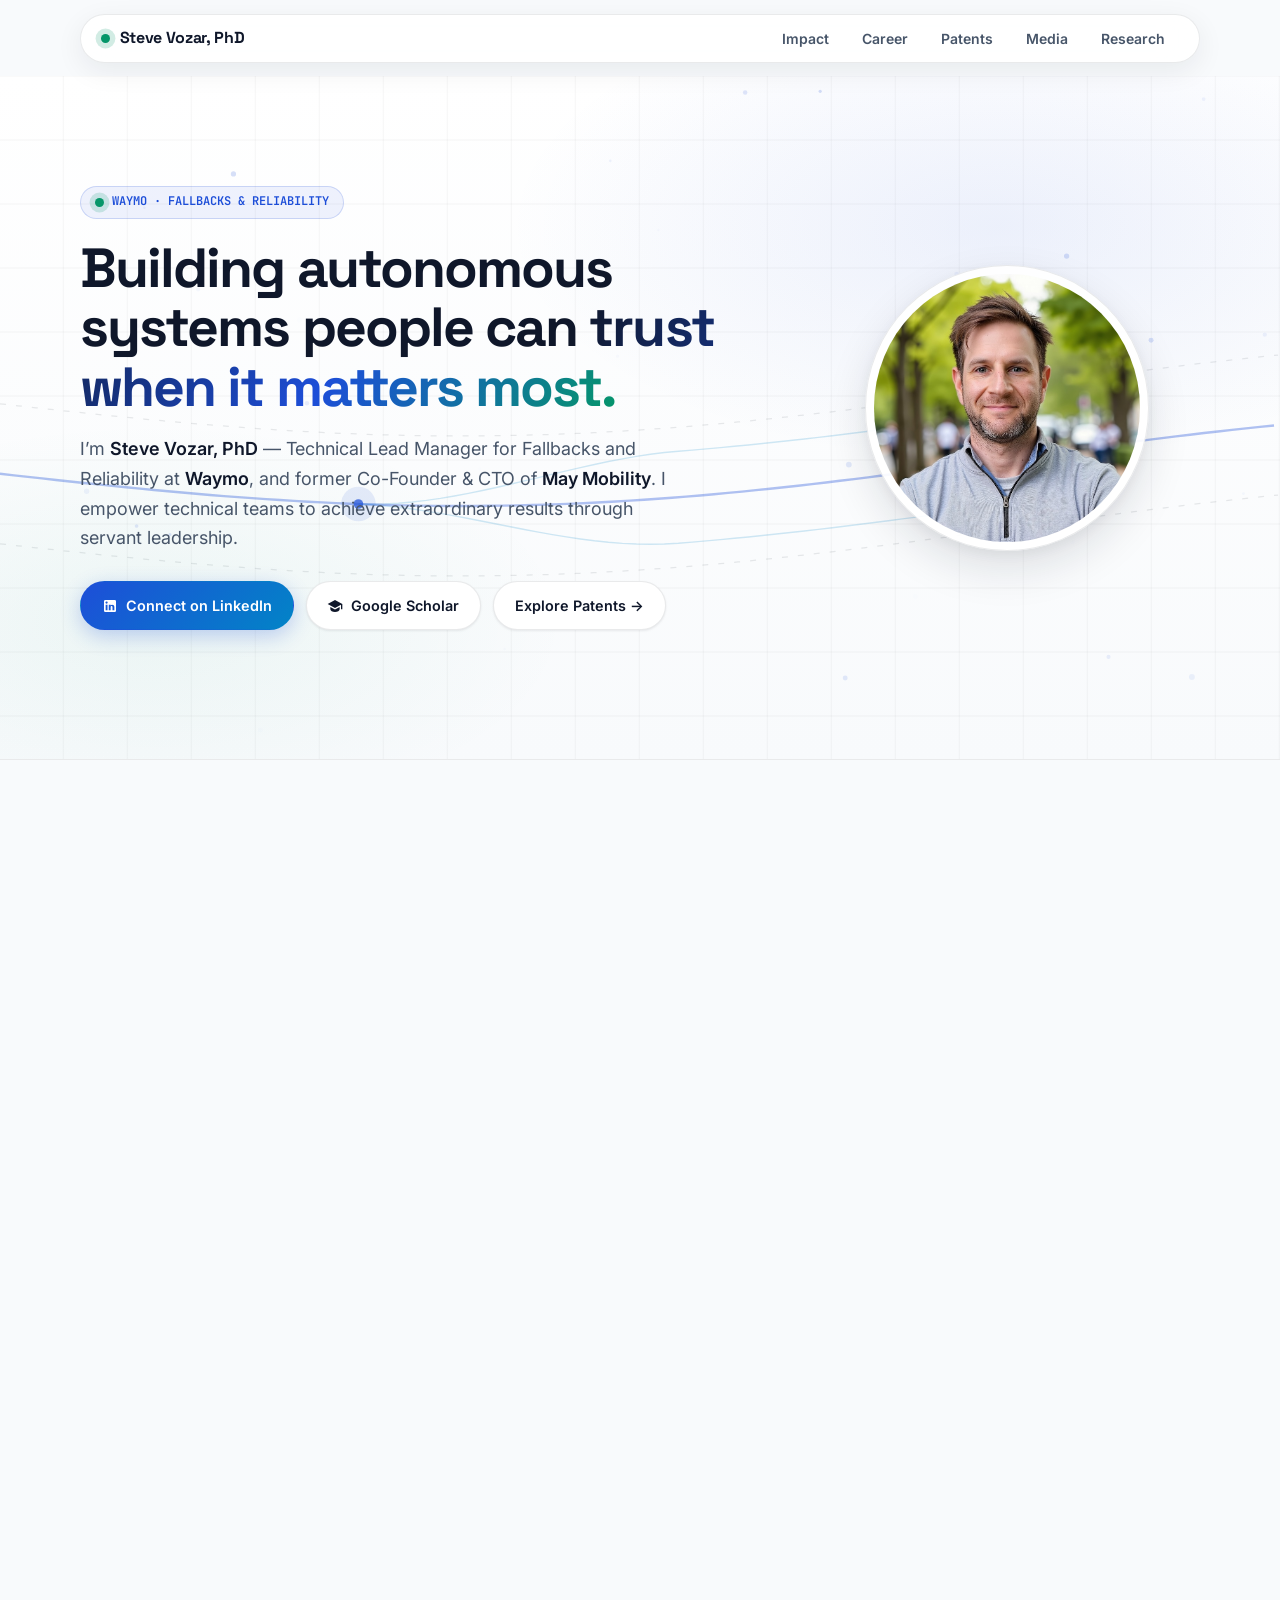
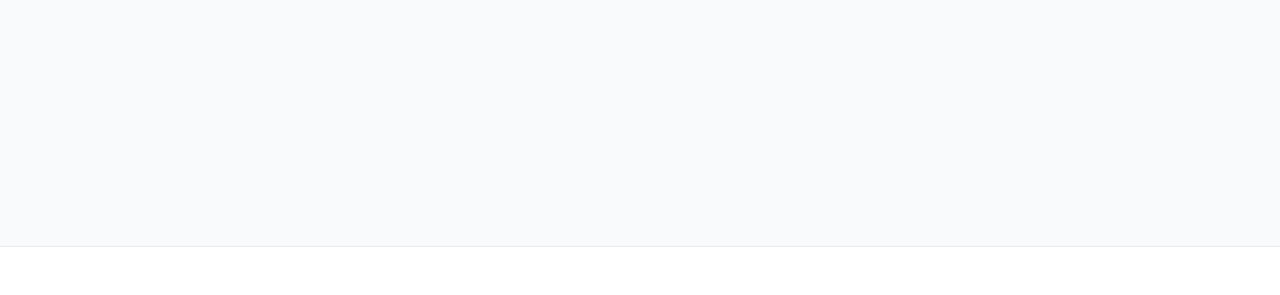
==== commit 9b28152e: "Consolidate Patents and Media onto main page with unified 5-item nav" ====
--- a/media/index.html
+++ b/media/index.html
@@ -2,145 +2,11 @@
 <html lang="en">
 <head>
   <meta charset="UTF-8">
-  <meta name="viewport" content="width=device-width, initial-scale=1.0">
   <title>Media | Steve Vozar, PhD</title>
-  <meta name="description" content="Videos, podcasts, and interviews featuring Steve Vozar, PhD on autonomous vehicles, robotics, and mobility.">
-  <link rel="canonical" href="https://svozar.com/media/">
-  <meta property="og:type" content="website">
-  <meta property="og:url" content="https://svozar.com/media/">
-  <meta property="og:title" content="Media | Steve Vozar, PhD">
-  <meta property="og:description" content="Videos, podcasts, and interviews featuring Steve Vozar, PhD on autonomous vehicles, robotics, and mobility.">
-  <meta property="og:image" content="https://svozar.com/assets/img/headshot.jpg">
-  <meta name="twitter:card" content="summary">
-  <meta name="twitter:title" content="Media | Steve Vozar, PhD">
-  <meta name="twitter:description" content="Videos, podcasts, and interviews featuring Steve Vozar, PhD on autonomous vehicles, robotics, and mobility.">
-  <meta name="twitter:image" content="https://svozar.com/assets/img/headshot.jpg">
-  <link rel="icon" type="image/svg+xml" href="/assets/img/favicon.svg">
-  <link rel="apple-touch-icon" href="/assets/img/apple-touch-icon.png">
-  <link rel="preconnect" href="https://fonts.googleapis.com">
-  <link rel="preconnect" href="https://fonts.gstatic.com" crossorigin>
-  <link href="https://fonts.googleapis.com/css2?family=Inter:wght@400;500;600;700&family=Space+Grotesk:wght@600;700&display=swap" rel="stylesheet">
-  <link rel="stylesheet" href="/assets/css/style.css">
-  <!-- Google tag (gtag.js) -->
-  <script async src="https://www.googletagmanager.com/gtag/js?id=G-7G88GH63G0"></script>
-  <script>
-    window.dataLayer = window.dataLayer || [];
-    function gtag(){dataLayer.push(arguments);}
-    gtag("js", new Date());
-    gtag("config", "G-7G88GH63G0");
-  </script>
+  <link rel="canonical" href="https://svozar.com/#media">
+  <meta http-equiv="refresh" content="0; url=/#media">
 </head>
 <body>
-  <a class="skip-link" href="#content">Skip to content</a>
-
-  <header class="site-header">
-    <nav class="site-nav" aria-label="Primary">
-      <a class="site-brand" href="/"><span class="brand-dot" aria-hidden="true"></span>Steve Vozar, PhD</a>
-      <button class="nav-toggle" type="button" aria-expanded="false" aria-controls="primary-menu">
-        <svg viewBox="0 0 24 24" fill="none" stroke="currentColor" stroke-width="2" stroke-linecap="round" aria-hidden="true">
-          <line x1="3" y1="6" x2="21" y2="6"></line>
-          <line x1="3" y1="12" x2="21" y2="12"></line>
-          <line x1="3" y1="18" x2="21" y2="18"></line>
-        </svg>
-        Menu
-      </button>
-      <ul id="primary-menu" class="nav-list">
-        <li><a href="/">About</a></li>
-        <li><a href="/patents/">Patents</a></li>
-        <li><a href="/media/" aria-current="page">Media</a></li>
-        <li><a href="/research/">Research</a></li>
-      </ul>
-    </nav>
-  </header>
-
-  <section class="page-banner">
-    <div class="page-banner-inner">
-      <h1 class="page-title">Media</h1>
-      <p class="page-banner-sub">Talks, interviews, and podcast appearances on autonomous vehicles, robotics, and commercial AV deployment.</p>
-    </div>
-  </section>
-
-  <main id="content" class="page-main">
-    <div class="media-stack">
-      <article class="media-item">
-        <h2 class="media-item-title">BloombergNEF Summit San Francisco: One-on-One <span class="media-item-meta">2019</span></h2>
-        <div class="embed-16x9">
-          <iframe
-            src="https://player.vimeo.com/video/316129278"
-            title="BNEF Summit San Francisco 2019: One-on-One - Steve Vozar"
-            allow="autoplay; fullscreen; picture-in-picture"
-            allowfullscreen
-            loading="lazy"
-          ></iframe>
-        </div>
-      </article>
-
-      <article class="media-item">
-        <h2 class="media-item-title">Self-Driving Cars “Talk” While They Drive | A Data-Driven Future</h2>
-        <div class="embed-16x9">
-          <iframe
-            src="https://www.youtube.com/embed/y1efchUKsZg"
-            title="Self-Driving Cars “Talk” While They Drive | A Data-Driven Future"
-            allow="accelerometer; autoplay; clipboard-write; encrypted-media; gyroscope; picture-in-picture; web-share"
-            referrerpolicy="strict-origin-when-cross-origin"
-            allowfullscreen
-            loading="lazy"
-          ></iframe>
-        </div>
-      </article>
-
-      <article class="media-item">
-        <h2 class="media-item-title">The Autonocast #134: Lessons From Las Vegas About AV Deployment <span class="media-item-meta">Mar 2019</span></h2>
-        <a
-          class="cover-card"
-          href="https://www.autonocast.com/blog/2019/3/15/134-lessons-from-las-vegas-about-av-deployment"
-          target="_blank"
-          rel="noopener noreferrer"
-          style="background-image: url('/assets/img/autonocast-lobby.jpg');"
-        >
-          <span class="cover-card-content">
-            <span class="cover-card-subtitle"><time datetime="2019-03-15">The Autonocast: Mar 15, 2019</time></span>
-            <span class="cover-card-title">134: Lessons From Las Vegas About AV Deployment</span>
-          </span>
-        </a>
-      </article>
-
-      <article class="media-item">
-        <h2 class="media-item-title">Ep. 20: Self-Driving Tech and the Future of Road-Building <span class="media-item-meta">Jul 2019</span></h2>
-        <figure class="embed-audio">
-          <iframe
-            src="https://html5-player.libsyn.com/embed/episode/id/10612205/height/90/theme/custom/thumbnail/yes/direction/backward/render-playlist/no/custom-color/87A93A/"
-            title="Ep. 20 – Self-Driving Tech and the Future of Road-Building"
-            height="90"
-            scrolling="no"
-            allowfullscreen
-            loading="lazy"
-          ></iframe>
-        </figure>
-      </article>
-
-      <article class="media-item">
-        <h2 class="media-item-title">Podcast Interview</h2>
-        <figure class="embed-audio">
-          <iframe
-            src="https://w.soundcloud.com/player/?url=https%3A//api.soundcloud.com/tracks/723767947&amp;color=%23ff5500&amp;auto_play=false&amp;hide_related=false&amp;show_comments=true&amp;show_user=true&amp;show_reposts=false&amp;show_teaser=true&amp;visual=true"
-            title="SoundCloud Interview"
-            height="300"
-            scrolling="no"
-            loading="lazy"
-          ></iframe>
-        </figure>
-      </article>
-    </div>
-  </main>
-
-  <footer class="site-footer">
-    <div class="site-footer-inner">
-      <p>&copy; Steve Vozar, PhD</p>
-      <p>svozar.com</p>
-    </div>
-  </footer>
-
-  <script src="/assets/js/site.js" defer></script>
+  <p>Redirecting to <a href="/#media">svozar.com/#media</a>...</p>
 </body>
 </html>
